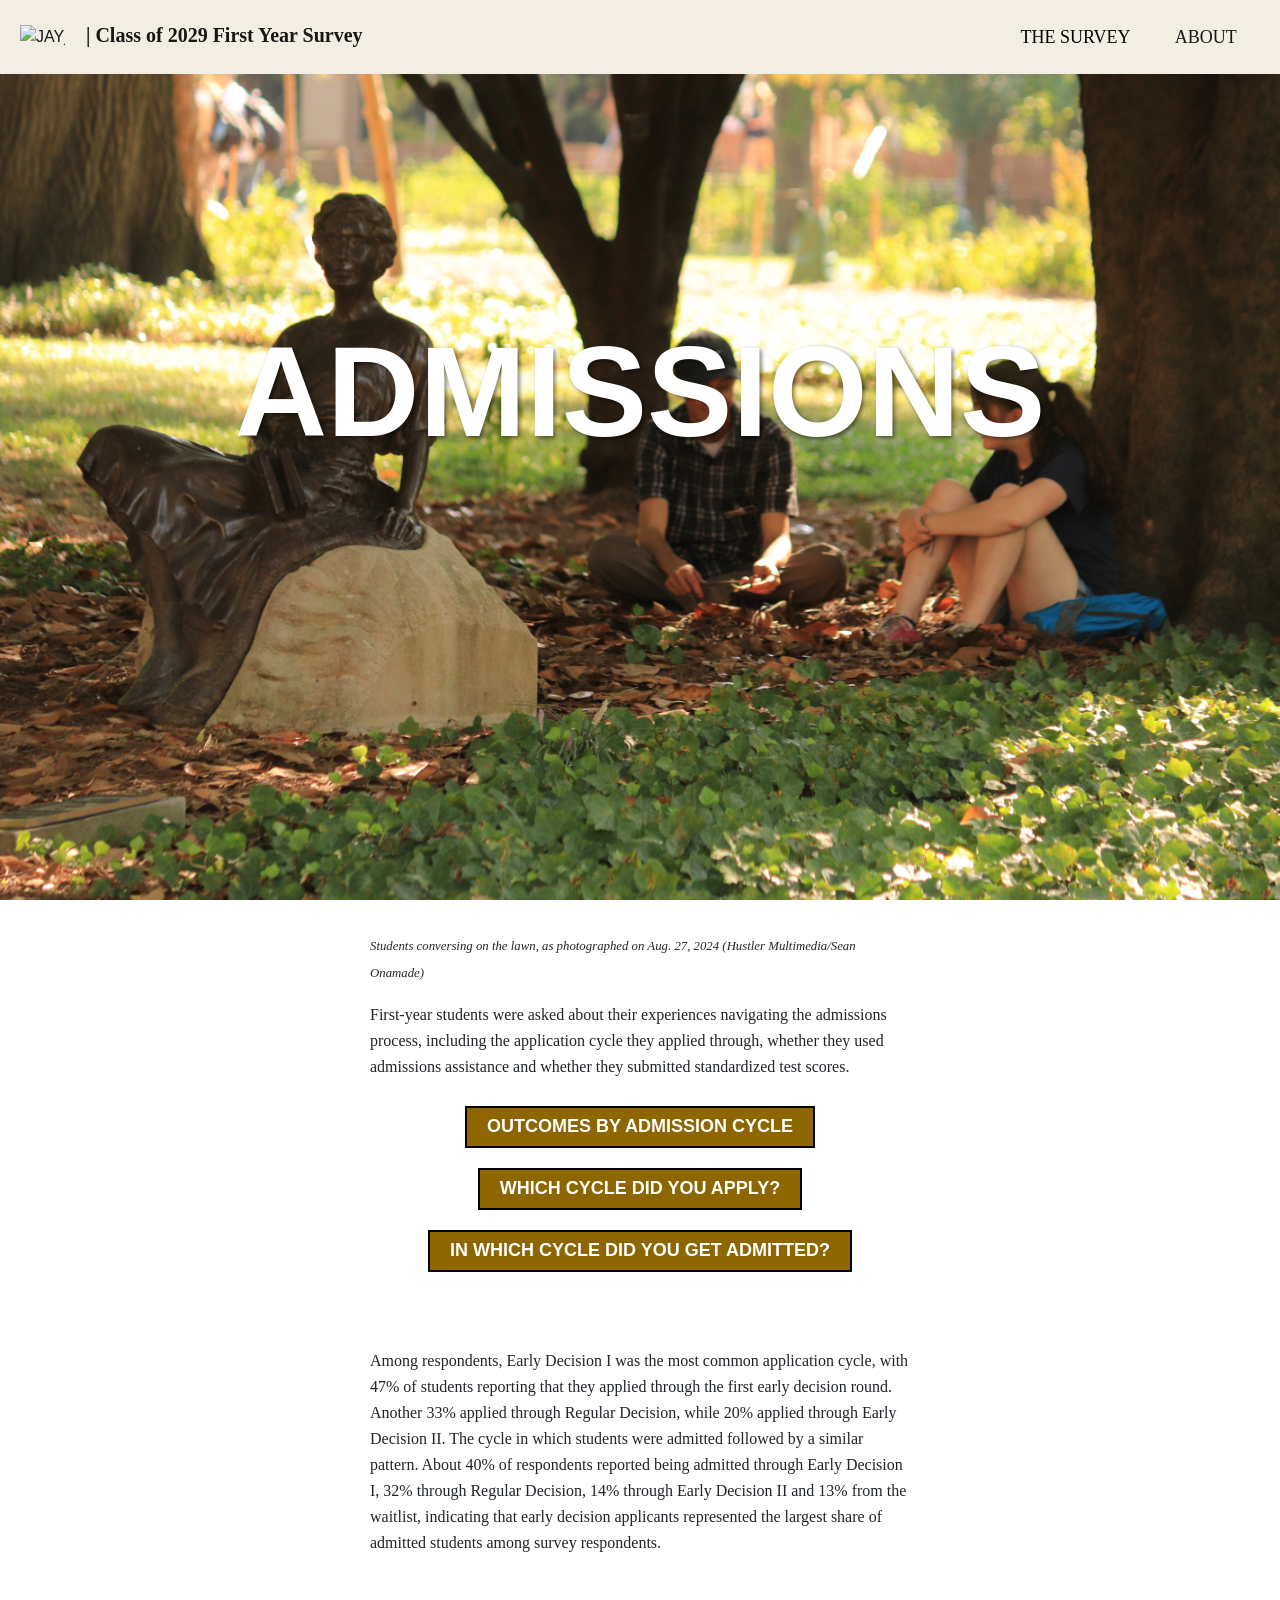
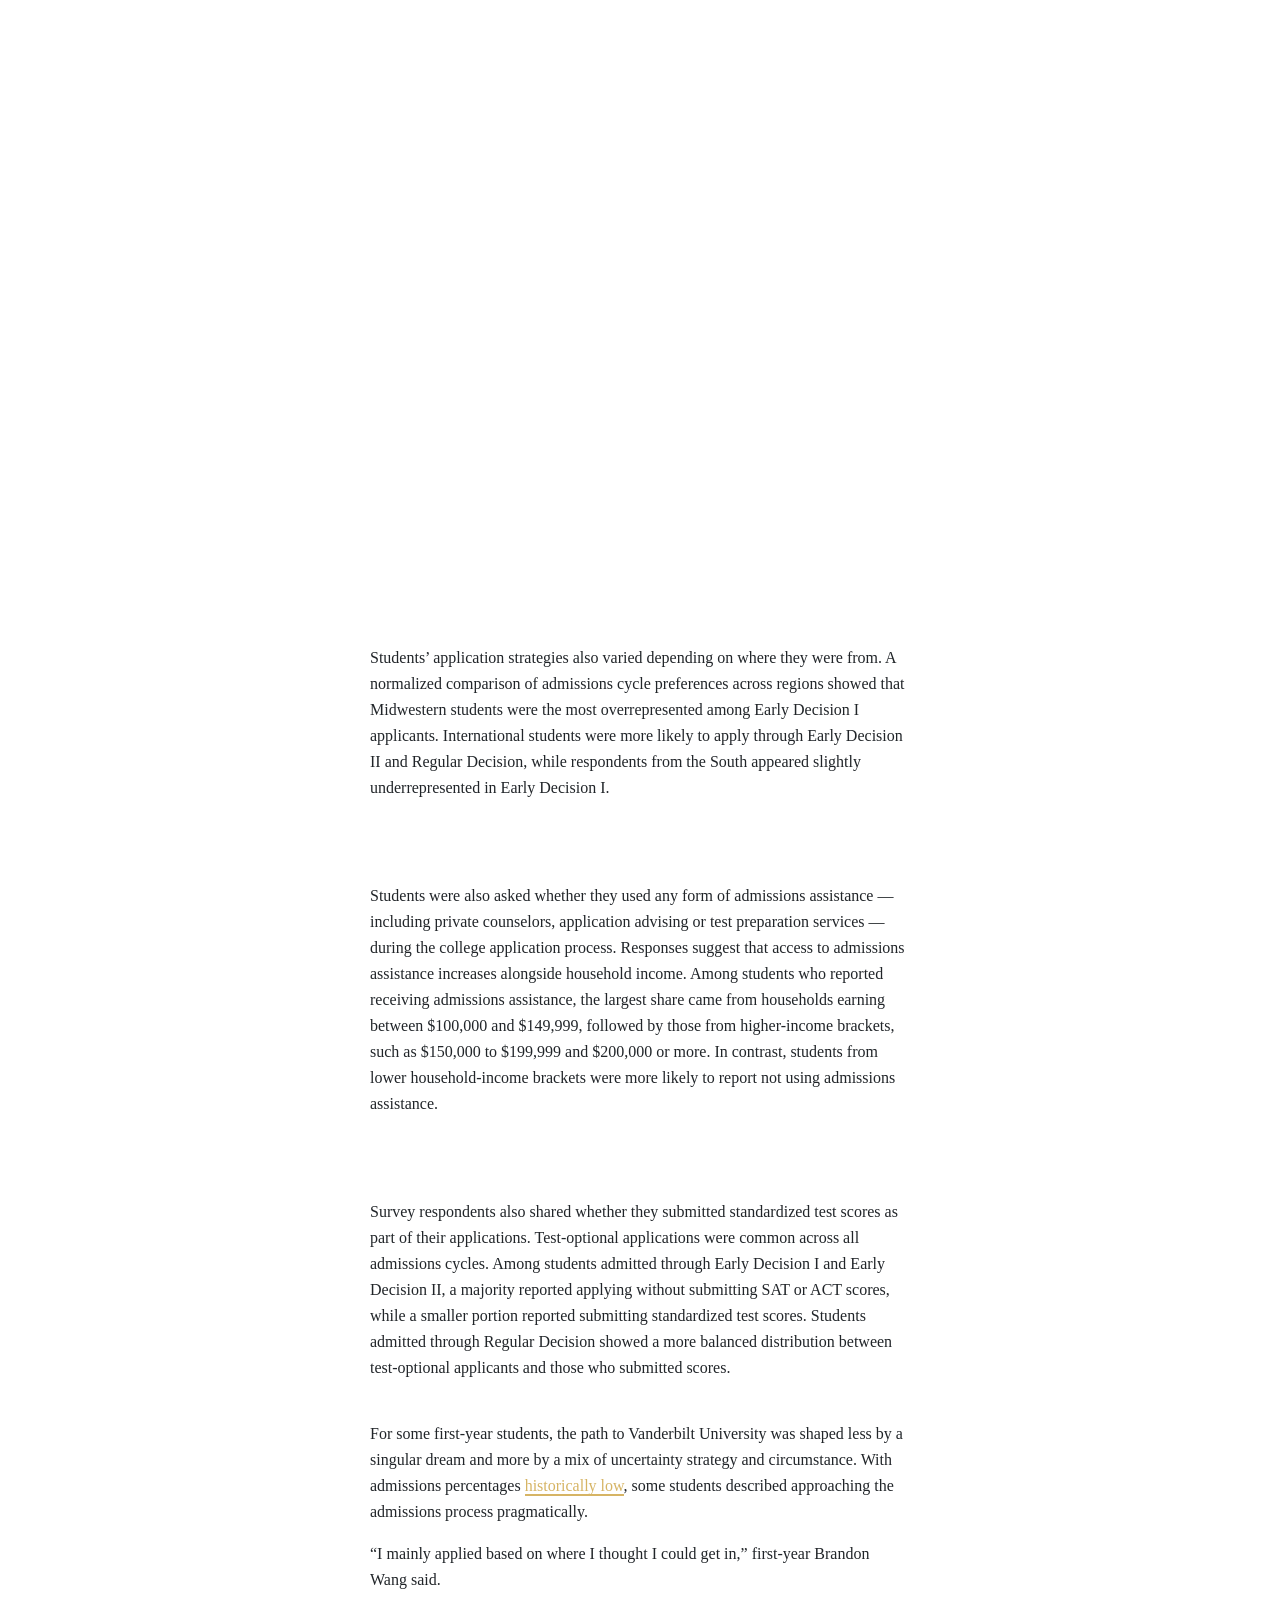
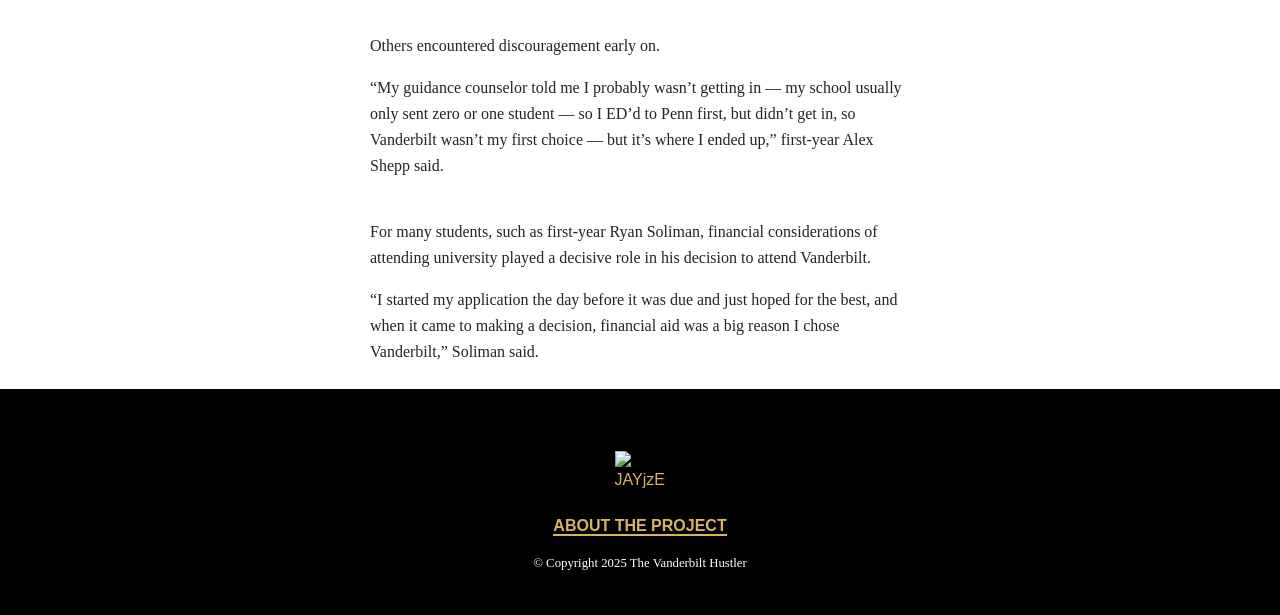
==== pages/admissions.html @ 7e941db3 "admissions page content installed" ====
<!DOCTYPE html>
<html lang="en">
<head>
    <meta charset="UTF-8">
    <meta name="viewport" content="width=device-width, initial-scale=1.0">
    <meta http-equiv="X-UA-Compatible" content="ie=edge">
    
    <!-- Title -->
    <title>Class of 2029 First Year Survey</title>

    <!-- favicon -->
    <link rel="SHORTCUT ICON" href="https://iili.io/JAYjzEG.png">

    <!-- CSS stylesheets -->
    <link rel="stylesheet" href="../css/normalize.css"> <!-- normalize — removes default browser styles -->
    <!-- see how bootstrap works: https://getbootstrap.com/docs/5.1/getting-started/introduction/ -->
    <link rel="stylesheet" href="https://stackpath.bootstrapcdn.com/bootstrap/4.1.3/css/bootstrap.min.css" integrity="sha384-MCw98/SFnGE8fJT3GXwEOngsV7Zt27NXFoaoApmYm81iuXoPkFOJwJ8ERdknLPMO" crossorigin="anonymous"> <!-- Bootstrap — for aligning text columns -->
    <link rel="stylesheet" href="../css/main.css"> <!-- default styles -->
    <link rel="stylesheet" href="../css/admissions.css"> <!-- Local stylesheet — put all your design choices here -->

    <!-- Font Awesome — for the social media icons and hamburger menu icon -->
    <script src="https://kit.fontawesome.com/ea52966d59.js" crossorigin="anonymous"></script>    

    <!-- TO DO: SOCIAL CARDS — editors will help you with this, don't worry about it for now -->
    <!-- BUT DONT FORGET ABOUT IT or your dom image won't show up on social media/texting -->
    <!--Open Graph Card for social display (Be sure to change these!)-->
    <meta property="og:url" content="http://vanderbilthustler.features.com/FreshmanSurvey2028/admissions"/>
    <meta property="og:type" content="article"/>
    <meta property="og:title" content="Class of 2029 First Year Survey | Admissions"/> <!-- headline -->
    <meta property="og:description" content="The Hustler surveys the Class of 2029"/> <!-- abstract -->
    <meta property="og:site_name" content="The Hustler surveys the Class of 2029">
    <meta property="og:image" content="https://iili.io/JAaBKSS.jpg"/> <!-- link to dominant image -->

    <!--Twitter Social Card (Be sure to change these!)-->
    <meta name="twitter:card" content="summary_large_image">
    <meta name="twitter:site" content="@VandyHustler">
    <meta name="twitter:creator" content="@VandyHustler">
    <meta name="twitter:title" content="Class of 2029 First Year Survey"> <!-- headline -->
    <meta name="twitter:description" content="The Hustler surveys the Class of 2029"> <!-- abstract -->
    <meta name="twitter:image" content="https://iili.io/JAaBKSS.jpg"> <!-- dominant image -->

</head>
<body>
    <!-- Google Tag Manager -->
    <!-- (also don't have to worry about this at all) -->
    <noscript>
        <iframe src="//www.googletagmanager.com/ns.html?id=GTM-NBJX8F" height="0" width="0" style="display:none;visibility:hidden"></iframe>
    </noscript>
    <script>(function(w,d,s,l,i){w[l]=w[l]||[];w[l].push({'gtm.start':
        new Date().getTime(),event:'gtm.js'});var f=d.getElementsByTagName(s)[0],
        j=d.createElement(s),dl=l!='dataLayer'?'&l='+l:'';j.async=true;j.src=
        '//www.googletagmanager.com/gtm.js?id='+i+dl;f.parentNode.insertBefore(j,f);
        })(window,document,'script','dataLayer','GTM-NBJX8F');
    </script>
    <!-- End Google Tag Manager -->

    <!--Header-->
  <header>

        <!-- Navbar -->
            <!-- Navbar -->
            <nav>
                <ul>
                    <li class="logo">
                        <a href="https://www.vanderbilthustler.com">
                            <img src="https://iili.io/JAYjzEG.png" alt="JAYjzEG.png" border="0">
                        <a href="../index.html" id="surveyLink"><h8>| Class of 2029 First Year Survey</h8></a>
                    </li>
                    <li class="toggle">
                        <i class="fas fa-bars fa-lg"></i>
                    </li>
                    <li class="item dropdown">
                        <h9 id="homeLabel">THE SURVEY&nbsp;&nbsp;&nbsp;&nbsp;&nbsp;&nbsp;&nbsp;&nbsp;</h9>
                        <div class="dropdown-content">
                        <a href="demographics.html"><h9>DEMOGRAPHICS</h9></a>
                        <a href="high-school.html"><h9>HIGH SCHOOL</h9></a>
                        <a href="admissions.html"><h9>ADMISSIONS</h9></a>
                        <a href="college-life.html"><h9>COLLEGE LIFE</h9></a>
                        <a href="politics.html"><h9>POLITICS</h9></a>
                        <a href="lifestyle.html"><h9>LIFESTYLE</h9></a>
                        </div>
                    </li>
                    <li class="item">
                        <a href="methodology.html">
                            <h9 id="aboutLabel"> ABOUT&nbsp;&nbsp;&nbsp;&nbsp;&nbsp; </h9>
                        </a>
                    </li>
                </ul>
            </nav>

        <!-- Headline, subhed -->
        <!-- feel free to change this up — you don't need it to have data scroll speed, 
        doesn't have to be centered, doesn't have to be 2 lines, etc. (see header options in css directions for more inspo) -->
        <h1 data-scroll-speed="2" style="text-shadow: 2px 2px 4px rgba(0, 0, 0, 0.5);">ADMISSIONS</h1>

    </header> 

    <script>
        // Get the anchor element by its ID
        var surveyLink = document.getElementById('surveyLink');
    
        // Check if the screen width is less than or equal to 768px (for mobile devices)
        if (window.innerWidth <= 768) {
            surveyLink.innerHTML = '<h8> | Home </h8>'; // Change the text content
        }
    </script>
    
    <script>
        // Get the anchor element by its ID
        var surveyLink = document.getElementById('aboutLabel');
    
        // Check if the screen width is less than or equal to 768px (for mobile devices)
        if (window.innerWidth <= 768) {
            surveyLink.innerHTML = '<h9> ABOUT&nbsp; </h9>'; // Change the text content
        }
    </script>

<script>
    // Get the anchor element by its ID
    var surveyLink = document.getElementById('homeLabel');

    // Check if the screen width is less than or equal to 768px (for mobile devices)
    if (window.innerWidth <= 768 && window.innerWidth >= 500) {
        surveyLink.innerHTML = '<h9> THE SURVEY&nbsp; </h9>'; // Change the text content
    }

    if (window.innerWidth <= 499) {
        surveyLink.innerHTML = ''; // Change the text content
    }
</script>

    <!-- main article -->
    <main>
        <article class="container">
            <div class="row justify-content-center">
            <div class="col-md-6 story"> 
    
                <p><small><em>Students conversing on the lawn, as photographed on Aug. 27, 2024 (Hustler Multimedia/Sean Onamade)</em></small></p>


                <!-- graphic 1 -->

                <p>First-year students were asked about their experiences navigating the admissions process, including the application cycle they applied through, whether they used admissions assistance and whether they submitted standardized test scores. </p>

                <section class="box-container">
                    <div class="box" onclick="changeChart0('br7Ue', '1');">
                        <h5>OUTCOMES BY ADMISSION CYCLE</h5>
                    </div>  
                    <div class="box" onclick="changeChart0('9KQyK', '1');">
                        <h5>WHICH CYCLE DID YOU APPLY?</h5>
                    </div>  
                    <div class="box" onclick="changeChart0('0asxf', '1');">
                        <h5>IN WHICH CYCLE DID YOU GET ADMITTED?</h5>
                    </div>  
                    <!-- <div class="box" onclick="changeChart0('q2fLm', '1');">
                        <h5>NUMBER OF APPLICATIONS</h5>
                    </div> -->
                </section>
                
                <section class="graph-container">
                    <figure class="big-image">
                        <div class="chart-container" id="chartContainer1"></div>
                    </figure>
                </section>

                <p>Among respondents, Early Decision I was the most common application cycle, with 47% of students reporting that they applied through the first early decision round. Another 33% applied through Regular Decision, while 20% applied through Early Decision II. The cycle in which students were admitted followed by a similar pattern. About 40% of respondents reported being admitted through Early Decision I, 32% through Regular Decision, 14% through Early Decision II and 13% from the waitlist, indicating that early decision applicants represented the largest share of admitted students among survey respondents. </p>


                <!-- graphic 2 -->

                
                
                <section class="graph-container">
                    <figure class="big-image">
                        <div class="chart-container" id="chartContainer2"></div>
                    </figure>
                </section>

                <p>Students’ application strategies also varied depending on where they were from. A normalized comparison of admissions cycle preferences across regions showed that Midwestern students were the most overrepresented among Early Decision I applicants. International students were more likely to apply through Early Decision II and Regular Decision, while respondents from the South appeared slightly underrepresented in Early Decision I. </p>
                

                <!-- graphic 3 -->

                <section class="graph-container">
                    <figure class="big-image">
                        <div class="chart-container" id="chartContainer3"></div>
                    </figure>
                </section>

                <p>Students were also asked whether they used any form of admissions assistance — including private counselors, application advising or test preparation services — during the college application process. Responses suggest that access to admissions assistance increases alongside household income. Among students who reported receiving admissions assistance, the largest share came from households earning between $100,000 and $149,999, followed by those from higher-income brackets, such as $150,000 to $199,999 and $200,000 or more. In contrast, students from lower household-income brackets were more likely to report not using admissions assistance. </p>
                

                <!-- graphic 4 -->

                <section class="graph-container">
                    <figure class="big-image">
                        <div class="chart-container" id="chartContainer4"></div>
                    </figure>
                </section>

                <p>Survey respondents also shared whether they submitted standardized test scores as part of their applications. Test-optional applications were common across all admissions cycles. Among students admitted through Early Decision I and Early Decision II, a majority reported applying without submitting SAT or ACT scores, while a smaller portion reported submitting standardized test scores. Students admitted through Regular Decision showed a more balanced distribution between test-optional applicants and those who submitted scores. </p>

                <!-- extras - quotes -->

                <br>
                <p>For some first-year students, the path to Vanderbilt University was shaped less by a singular dream and more by a mix of uncertainty strategy and circumstance. With admissions percentages <a href="https://vanderbilthustler.com/2025/04/11/record-low-4-7-of-applicants-admitted-to-class-of-2029-regular-decision-acceptance-rate-down-to-3-3/" target="_blank">historically low</a>, some students described approaching the admissions process pragmatically. </p>

                <p>“I mainly applied based on where I thought I could get in,” first-year Brandon Wang said.</p>
                
                <br>
                <p>Others encountered discouragement early on.</p>
                
                <p>“My guidance counselor told me I probably wasn’t getting in — my school usually only sent zero or one student — so I ED’d to Penn first, but didn’t get in, so Vanderbilt wasn’t my first choice — but it’s where I ended up,” first-year Alex Shepp said.  </p>

                <br>
                <p>For many students, such as first-year Ryan Soliman, financial considerations of attending university played a decisive role in his decision to attend Vanderbilt.  </p>

                <p>“I started my application the day before it was due and just hoped for the best, and when it came to making a decision, financial aid was a big reason I chose Vanderbilt,” Soliman said. </p>

            </div>
            </div>
        </article>
    </main>


    <script>
        function changeChart0(chartId, containerId) {
            var container = document.getElementById('chartContainer' + containerId);
            container.innerHTML = '';
            var script = document.createElement('script');
            script.src = 'https://datawrapper.dwcdn.net/' + chartId + '/embed.js';
            script.async = true;
            container.appendChild(script);
        } 

        function setIframe(html, containerId) {
            var container = document.getElementById('chartContainer' + containerId);
            container.innerHTML = html;
        }

        function firstGraph() {
            changeChart0('br7Ue', '1');
            setIframe("<iframe src='https://flo.uri.sh/visualisation/27748314/embed' title='Interactive or visual content' class='flourish-embed-iframe' frameborder='0' scrolling='no' style='width:100%;height:600px;' sandbox='allow-same-origin allow-forms allow-scripts allow-downloads allow-popups allow-popups-to-escape-sandbox allow-top-navigation-by-user-activation'></iframe>", '2');
            changeChart0('RcVfs', '3');
            changeChart0('1Vo3s', '4');
        }

        window.onload = firstGraph();
    </script>

    <footer>
        <div class="container">
            <div class="row justify-content-center">
                <div class="col-md-3 text-center"> <!-- Center the content in the column -->
                    <a href="https://www.vanderbilthustler.com">
                        <img src="https://iili.io/JAYjzEG.png" alt="JAYjzEG.png" class="footer-logo">
                    </a>
                </div>
            </div>
            <div class="row justify-content-center">
                <div class="col-md-6 text-center"> <!-- Center the content in the column -->
                    <a href="methodology.html">
                        <h7>ABOUT THE PROJECT</h7>
                    </a>
                <p style="margin-top: 10px; color: white;"><small>&copy; Copyright 2025 The Vanderbilt Hustler</small></p>
                </div>
            </div>
        </div>
    </footer>
    
    <!-- Jquery cdn — used to set data scroll speed (set in ids.js file) -->
    <script src="https://ajax.googleapis.com/ajax/libs/jquery/3.5.1/jquery.min.js"></script>
    <script src="../js/ids.js"></script>
</body>
</html>
---- css/main.css ----
/*
    CSS STYLES
    These are the default styles for the buildout.
*/

/* natural box model */
html {
    box-sizing: border-box;
}
*, *:before, *:after {
    box-sizing: inherit;
}
  
/* UTILITIES */
/* hides an element on screen, but not from screen readers */
.sr-only {
    position: absolute;
    width: 1px;
    height: 1px;
    padding: 0;
    margin: -1px;
    overflow: hidden;
    clip: rect(0, 0, 0, 0);
    border: 0;
}

/* COLORS */
/* Use color variables so it's easier to change colors later */
/* Will create a warning in the W3C CSS validator */
/* Ignore that - CSS variables are fine to use */
:root {
    --footer: #000000;
    --gray: rgb(0, 0, 0, 0.1);
}

/*
    TYPOGRAPHY
*/
p {
    font-family: 'Georgia', serif;
    font-weight: 300;
    font-size: 12px;
    justify-content: left;


}
h1, h2, h3, h11, .bylines p, footer p {
    font-family: 'Libre Franklin';
    font-weight: 850;
}
h1, h2, h11 {
    text-align: center;
    margin: 0 auto;
    max-width: 80%;
    color: white;
}
h1, h11 { /* first headline */
    padding: 35vh 0 0.75em;
    font-size: 128px;
}
h1 {
    font-family: Arial;
}


h2 { /* second headline */
    padding: 20vh 0 0.75em;
    font-family: 'Georgia', serif;
    font-size: 45px;
    font-weight: 700;
    font-style: italic;
    margin-top: -2.2em; /* Adjust the value to move the text up */
    line-height: 1; /* Reduce line height to bring the text up */
    padding: 0; /* Reset padding to remove any extra space */
}
h3 { /* section header */
    font-size: 28px;
    line-height: 30px;
    margin: 1.3em 0 0.55em;
    font-size: bold;
}

h4 { /* subheadline */
    font-weight: 400;
    font-size: 20px;
    line-height: 23px;
    text-align: center;
}

h5 { /* box head */
    font-weight: 700;
    font-size: 18px;
    line-height: 23px;
    text-align: center;
    font-size: bold;
    color: #ffffff;

}

h6 { /* footer1*/
    font-weight: 400;
    font-size: 16px;
    line-height: 18px;
    text-align: center;

}

h7 { /* footer2 */
    font-weight: 700;
    font-size: 16px;
    line-height: 18px;
    text-align: center;
    color: #D6B464;
    margin-top: 100px;

}

h8 { /* footer2 */
    font-family: 'Georgia', serif;
    font-weight: 700;
    font-size: 20px;
    line-height: 18px;
    text-align: center;
    color: black;

}

h9 { /* navbar */
    font-weight: 400;
    font-size: 18px;
    line-height: 18px;
    top: 5.8px;
    font-family: 'Georgia', serif;
}

h10 { /* text box head */
    font-weight: 700; /* Bold */
    font-size: 16px;
    line-height: 23px;
    text-align: center;
    color: #D6B464;
}

p { /* body copy */
    font-size: 16px;
    line-height: 26px;
    font-weight: 300;

}
.bylines p { /* bylines */
    font-size: 14px;
    line-height: 1;
    margin: 0.0em;
}
.bylines div p:nth-child(even) { /* adjust spacing for subbylines */
    margin-bottom: 0.6em;
}
.bylines div:after { /* add horizontal lines btwn byline divs */
    content: "";
    border: 1px solid var(--gray);
    width: 100%;
    height: 0;
    display: block;
    margin: 1.0em 0;
}
.related { /* related tag */
    padding: 1.0em 0;
    font-size: 0.95em;
}
.related span {
    font-family: 'Inter', sans-serif;
    font-weight: 500;
}
footer {
    font-size: 16px;
    line-height: 26px;
    font-weight: 300;
}
.section-break { /* three asterisks */
    padding-top: 15px;
    padding-bottom: 15px;
    letter-spacing: 25px;
    text-align: center;
}


/* 
    HEADER
*/
header {
    background-size: cover;
    height: 100vh; /* makes image same height as screen */
}
/* navbar */
nav {
    color: black; /* Set your desired text color */
    position: fixed;
    width: 100%;
    z-index: 200;
    background-color: #F2EEE3; /* Set your initial background color */
    border: 2px solid #F2EEE3; /* This adds a black border to the bottom of the nav */
    padding-top: -0.5px;
}



nav li {
    list-style-type: none;
    white-space: nowrap;
}

nav li a {
    margin: 0 0.5em;
    color: #F2EEE3; /* Set your desired text color */
    text-decoration: none;
}

nav ul {
    margin: 0;
    padding: 0 10px;
    min-height: 70px;
    display: flex;
    justify-content: space-between; /* This will evenly distribute the items horizontally */
    align-items: center; /* This will vertically center align the items */
    flex-flow: row wrap;
    -webkit-align-items: center;
    align-items: center;
}

li.logo p {
    display: inline; /* Display the text inline with the logo */
    margin-left: 10px; /* Adjust the spacing as needed */
    margin-top: 5px; /* Adjust the margin-top to move the text down */

}

/* styles for li items makes the spacing/alignment work on the menu */
/* also allows the responsive menu toggler behavior */
li.logo {
    margin-right: auto; /* put the logo on the left */
    display: flex;
    align-items: center;
    font-size: 16px;
    font-family: 'Inter', sans-serif;
}
li.logo img {
    width: 50px;
    padding-right: 5px;
}
li.logo span {
    display: none;
    -webkit-transition: 1s; /* For Safari 3.1 to 6.0 */
    transition: 1s;
}
li.item {
    font-size: 18px;
    text-align: left;
}
li.item a {
    margin-top: 0em; /* Adjust this value to move the "ABOUT" text up */

}
li.toggle {
    /* show menu bar (toggle class) */
    display: block;
    cursor: pointer;

    margin-left: auto;
    margin-right: 10px;
    color: #F2EEE3;
    font-size: 16px;
}
nav a {
    /* so the ENTIRE item is clickable */
    display: block;
    
    /* design choices */
    text-decoration: none;
    font-family: 'Open Sans', sans-serif;
    color: #F2EEE3;
    opacity: 0.9;
}
/* hide all list items **that aren't logo or toggle** */
/*ul li:not(.logo):not(.toggle) {
    display: none;
}
ul div {
    display: none;
}
/* reveal hidden items (on toggle) 
/* force this display to take precedence and be more "!important" 
/* to display properly, also set the width to 100% 
.show {
    display: block !important;
    width: 100%;
    margin-bottom: 8px;
} */

/* DROPDOWN MENU
*/
.dropdown-content {
    display: none;
    position: absolute;
    background-color: #F2EEE3;
    min-width: 160px;
    z-index: 1;
    top: 100%;
    padding-bottom: 8px;

}

/* Show Dropdown Content on Hover and on Click */
.item.dropdown:hover .dropdown-content,
.item.dropdown.click:focus .dropdown-content {
    display: block;
}

.item.dropdown {
    position: relative;
    align-self: stretch;
    display: flex;
    align-items: center;
    margin-left: auto; /* Push "THE SURVEY" to the right */
    margin: 10; /* Reset margins */
    padding: 0; /* Reset paddings */
    top: 0px;
}


@media screen and (max-width: 480px) {
    .item.dropdown {
        display: none; /* or any other styling for hiding */
    }
}

/* Add some style to the dropdown links */
.dropdown-content a {
    color: black;
    padding: 12px 16px;
    text-decoration: none;
    display: block;
    text-align: left;
    z-index: 1;
    top: 50px; /* Adjust this value to move the dropdown content down */
}

/* Change color of dropdown links on hover */
.dropdown-content a:hover {
    background-color: rgba(214, 180, 100, 0.4); /* Adjusted alpha value to 0.8 */
}


/* 
    ARTICLE ALIGNMENT (flexbox added in larger view widths)
*/
article:first-child {
    padding-top: 5%;
}
section p:first-child {
    margin-top: 0;
}
.bylines {
    padding-top: 6.5px;
}

.chart-container {
    max-width: 500px;
    margin: 0 auto; /* This will center the container if its width is less than the parent container */
}

/* 
    PHOTOS
*/
img {
    display: block;
    width: 100%;
}
figcaption {
    margin-top: 2px;
    font-size: 14px;
    font-family: sans-serif;
    line-height: 20px;
}
.big-image {
    padding-top: 25px;
    padding-bottom: 25px;
}
.small-image {
    width: 100%;
    padding-bottom: 30px;
    padding-top: 20px;
    display: inline-block;
}
.wide-right {
    padding-top: 20px;
    padding-bottom: 30px;
    padding-left: 25px;
    margin-right: -40%;
    float: right;
    width: 80%;
}
.wide-left {
    padding-top: 20px;
    padding-bottom: 30px;
    padding-right: 25px;
    margin-left: -40%;
    float: left;
    width: 80%;
    text-align: left;
}
/* youtube embed styles 
.embed-container { 
    position: relative; 
    padding-bottom: 56.25%; 
    height: 0; 
    overflow: hidden; 
    max-width: 100%; 
} 
.embed-container iframe, .embed-container object, .embed-container embed { 
    position: absolute; 
    top: 0; 
    left: 0; 
    width: 100%; 
    height: 100%; 
}*/
/* pulled quotes */
.pull-quote-center {
    width: 100%;
    padding-bottom: 20px;
    padding-top: 20px;
}
.quote {
    font-size: 24px;
    line-height: 28px;
    margin-bottom: 0px;
    text-align: center;
    font-style: italic;
    font-family: 'Georgia', serif;
    font-weight: 300;
}
.attribute {
    font-family: 'Inter', sans-serif;
    font-size: 16px;
    color: grey;
    margin-top: 0;
    text-align: center;
}

/*
    LINKS
*/
/* default link styles */
a:link, a:visited {
    color:#D6B464;
    text-decoration: none;
    border-bottom: 0.125em solid #D6B464;
}
a:hover, a:active {
    color: #D6B464;
    border-bottom: none;
}
/* navbar social icons */
nav li a:link, nav li a:visited {
    color: black;
    text-decoration: none;
    border-bottom: none;
}
nav li a:hover, nav li a:active {
    color: #D6B464;
    text-decoration: none;
    border-bottom: none;
}
/* byline links */
.bylines a:link, .bylines a:active {
    color: #D6B464;
    text-decoration: none;
    border-bottom: none;
}
.bylines a:hover, .bylines a:visited {
    color: #D6B464;
    text-decoration: underline;
    border-bottom: none;
}

/*
    FOOTER
*/
footer {
    background-color: var(--footer);
    padding: 30px 0 15px;
    margin-top: 3.0em;
}

/* 
    ADVERTISEMENTS
*/
.ad {
    padding-top: 30px;
    padding-bottom: 30px;
    text-align: center;
    font-family: 'Inter';
}
.ad-caption {
    text-align: center; 
    font-size: 12px; 
    padding-top: 15px; 
    font-family: 'Inter', sans-serif; 
    text-transform: uppercase;
}
.ad-block {
    margin-top: 10px; padding-bottom: 20px;
    margin-bottom: 20px;
}
.ad-code {
    padding-bottom: 30px;
}

.graph-container {
    width: 100%; /* or specify a fixed width in pixels */
    height: auto; /* or specify a fixed height in pixels */
    /* other styles */
}

/* MEDIA QUERIES FROM SMALLEST TO LARGEST = MOBILE FIRST */
/* Extra small devices (portrait phones, less than 576px)
No media query for `xs` since this is the default */

/* Small devices (landscape phones, 576px and up) */
@media (max-width: 400px) { 
    h1 { /* first headline */
        padding: 35vh 0 0.75em;
        font-size: 50px;
        line-height: 50px;
        overflow-wrap: break-word;
    }

    h2 { /* second headline */
        padding: 10vh 0 0.75em;
        margin-top: -5em; /* Adjust the value to move the text up */
        font-size: 15px;
    }

    h5 { /* box head */
        font-weight: 700;
        font-size: 10px;
        line-height: 23px;
        text-align: center;
        color: #D6B464;
    }

}

/* Medium devices (tablets, 768px and up) */
@media (min-width: 401px) and (max-width: 768px) {
    .chart-container {
        max-width: 300px;
        margin: 0 auto; /* This will center the container if its width is less than the parent container */
    }

    h1 { /* first headline */
        padding: 35vh 0 0.75em;
        font-size: 50px;
        line-height: 50px;
        overflow-wrap: break-word;
    }

    h2 { /* second headline */
        padding: 10vh 0 0.75em;
        margin-top: -5em; /* Adjust the value to move the text up */
        font-size: 20px;
    }

    h5 { /* box head */
        font-weight: 700;
        font-size: 10px;
        line-height: 23px;
        text-align: center;
        color: #D6B464;
    }

    h9 { /* navbar */
        font-weight: 400;
        font-size: 18px;
        line-height: 18px;
        text-align: left;
        margin-left: 0; /* Potential issue: Missing 'px' or other unit */
        padding-left: 0;  /* If you want to ensure it's against the left edge, set padding-left to 0 */
    }

    nav {
        padding-top: 0px;
        max-width: 100%;
    }

    nav ul {
        margin: 0;
        padding: 0 10px;
        display: flex;
        justify-content: left; /* This will evenly distribute the items horizontally */
        align-items: left; /* This will vertically center align the items */
        flex-flow: row nowrap; /* Prevents items from wrapping onto the next line */
        -webkit-align-items: center;
    }

    li.item a {
        margin-top: 0em; /* Adjust this value to move the "ABOUT" text up */
        
    }

    .item.dropdown {
        display: flex;            /* Make it a flex container */
        justify-content: left; /* Distribute items equally between edges */
        align-items: center;      /* Center items vertically */
        margin-right: 10px;       /* Add some right margin */
        margin-left: 0px; /* Push "THE SURVEY" to the right */
        margin: 0px;
        /* Additional styles as needed */
    }

    li.item {
        font-size: 18px;
        text-align: left;
    }

    /* photos */
    .big-image {
        width: 160%;
        padding-bottom: 30px;
        padding-top: 20px;
        margin-right: 30%;
        margin-left: -30%;
        display: inline-block;
    }
    /* pulled quotes */
    .pull-quote-center {
        width: 130%;
        margin-left: -15%;
        padding-top: 20px;
        padding-bottom: 30px;
    }
    .quote {
        font-size: 28px;
        line-height: 37px;
        margin-bottom: 0px;
        text-align: center;
        font-style: italic;
        font-family: 'Georgia', serif;
        font-weight: 300;
    }
    .attribute {
        font-size: 18px;
        padding-top: 5px;
        font-family: 'Inter', sans-serif;
        color: grey;
        margin-top: 0;
        text-align: center;
    }
}

/* Large devices (desktops, 992px and up) */
@media (min-width: 992px) {

}

/* Extra large devices (large desktops, 1200px and up) */
@media (min-width: 1200px) {

}
---- css/admissions.css ----
header {
  /* add header image below */
  /* can use a file path before the photo is uploaded to ceo */
  background: url('../images/Lawn2024.08.27SO-3.jpg');
    background-repeat: no-repeat;
    background-size: cover;
    background-position: center center;/* adjusts image placement, can also be set as percentages */


  /* note: there are many alternative ways to style the header
      other than a photo and 2 headlines. 

      Here are some other IDS examples, you can inspect the code to 
      see how they did it: 

      Headlines that fade in: http://specials.idsnews.com/iu-kappa-kappa-gamma-sorority-hazing-big-little/
      Header with a video: http://specials.idsnews.com/bloomington-bluebird-bar-coronavirus-guidelines/
      Animated header: http://specials.idsnews.com/iu-president-michael-mcrobbie-speeches-gpt-2/
      Another animated/fade-in header: http://specials.idsnews.com/steve-moore-almost-died-coronavirus-bloomington/
      Header with multiple photos: http://specials.idsnews.com/what-wasnt-said-racism-indiana-university-bloomington-iu/
      Dramatic photo header: http://specials.idsnews.com/iu-coronavirus-testing/
      Cute animation header: http://specials.idsnews.com/will-your-mail-in-ballot-arrive-in-time-to-count-usps-election-2020/index.html
      Cool typography (from W+P): http://specials.idsnews.com/a-little-less-than-kind-iu-theater-bloomington/index.html
      Not full width header: http://specials.idsnews.com/how-iu-does-its-laundry/
  */
}

/* SET ANY MORE STYLES YOU WANT HERE: */


.box-container {
display: flex;
flex-wrap: wrap;
justify-content: center;
}

.box {
width: auto;
margin: 10px;
padding-top: 7px;
padding-left: 20px;
padding-right: 20px;
background-color: #8E6600;
border: 2px solid #000000;
text-align: center;
cursor: pointer;
transition: background-color 0.3s;
}

.box:hover {
background-color: #d07c0e;
}

.graph-container {
text-align: center;
}

.graph-container {
width: 100%; /* Take the full width */
max-width: 800px; /* Set your desired max-width */
margin: 0 auto;   /* Center the container */
}

.active {
background-color: #8E6600;
color: #F2EEE3; /* You might want to change the text color for better visibility */
}


.footer-logo {
max-width: 20%; /* Ensure the image doesn't exceed its container */
height: auto; /* Maintain the image's aspect ratio */
display: block; /* Remove extra space below the image */
margin: 0 auto; /* Center the image horizontally */
}

/* Optional: Add some space around the image */
.container {
  padding-top: 2rem !important;
  padding-bottom: 8px;
}

footer {
  margin-top: 0px;
}

footer .col-md-3 {
margin-bottom: 20px; /* Adjust the value for the desired space */
}


/* MEDIA QUERIES FROM SMALLEST TO LARGEST = MOBILE FIRST */
/* use these for responsive design — you can set different styles based on how wide the screen is */
/* Extra small devices (portrait phones, less than 576px)
No media query for `xs` since this is the default */

/* Small devices (landscape phones, 576px and up) */
@media (min-width: 576px) { 
  
}

/* Medium devices (tablets, 768px and up) */
@media (min-width: 768px) {
  header {
      /* adjust header image positioning for larger devices if needed */
      /* you can also change the header image for mobile here */
      /* background-position: 50% 50%; */
  }
}

/* Large devices (desktops, 992px and up) */
@media (min-width: 992px) {

}

/* Extra large devices (large desktops, 1200px and up) */
@media (min-width: 1200px) {

}
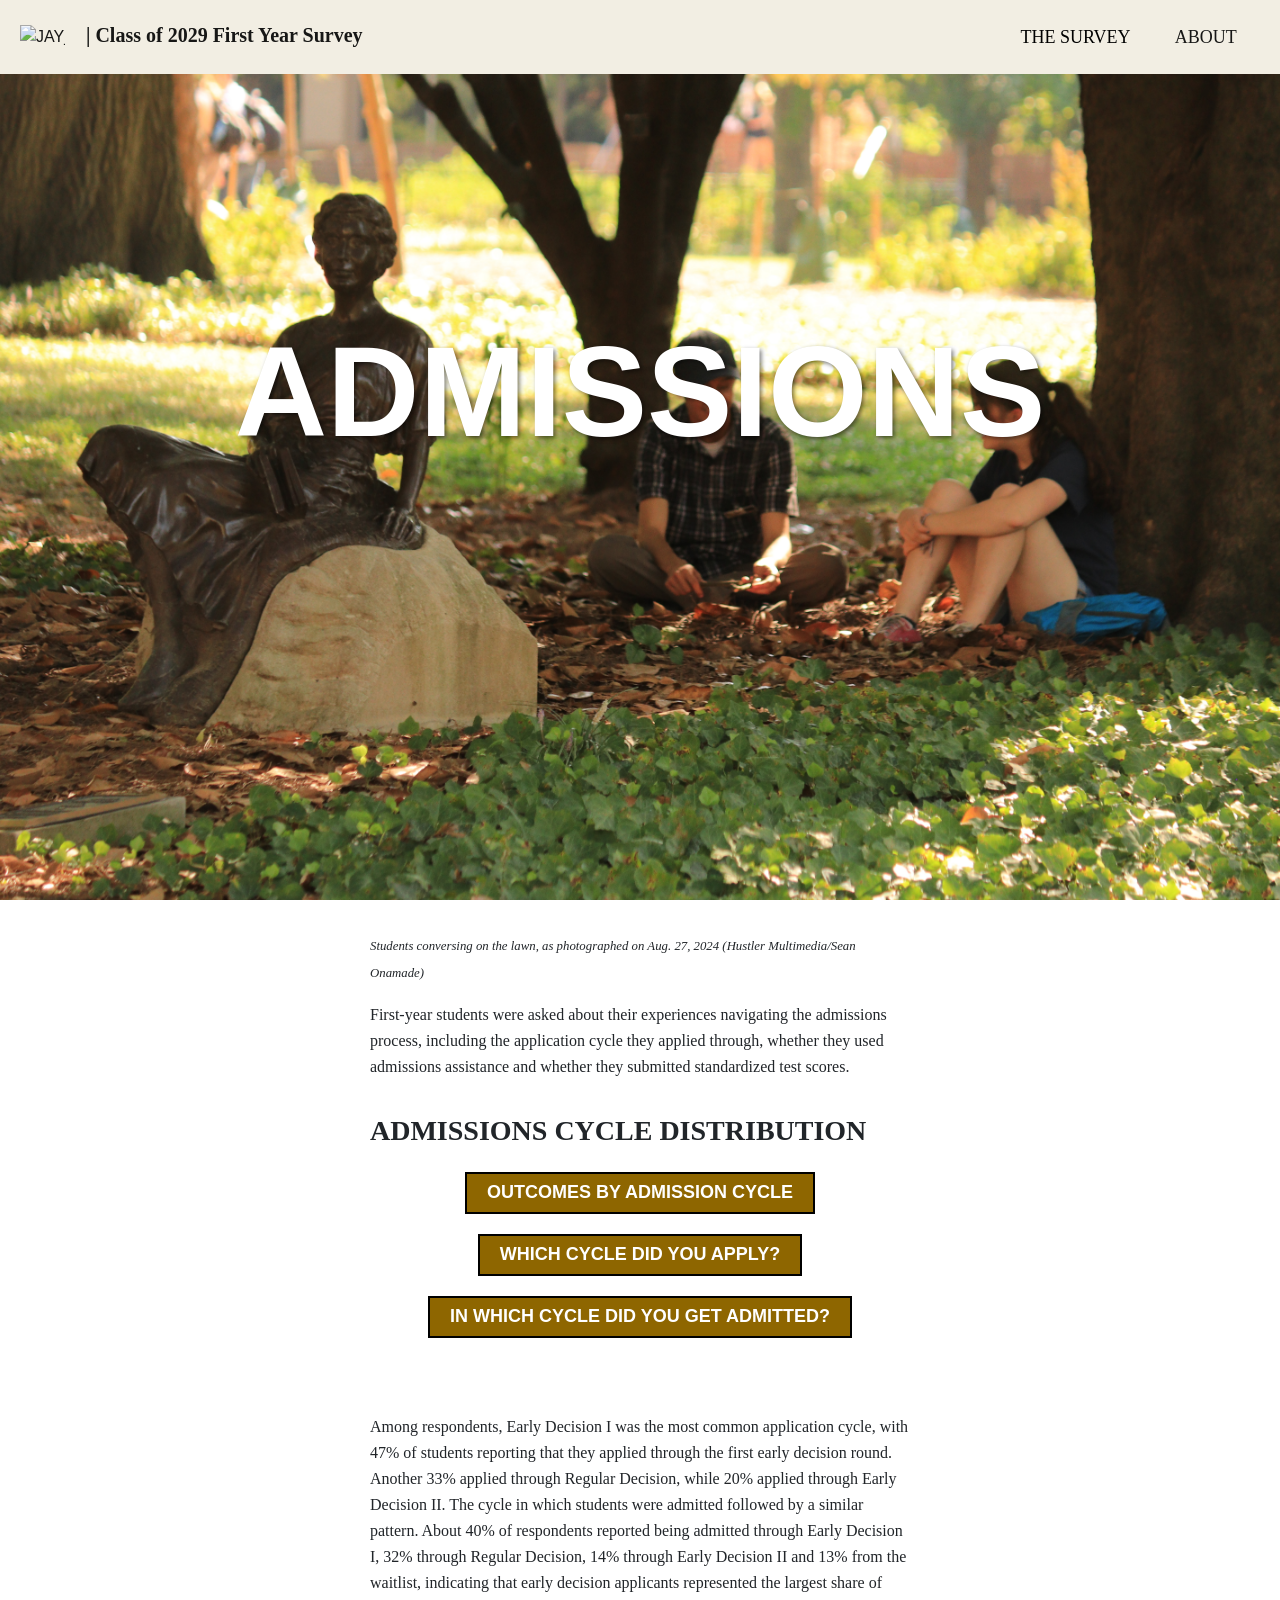
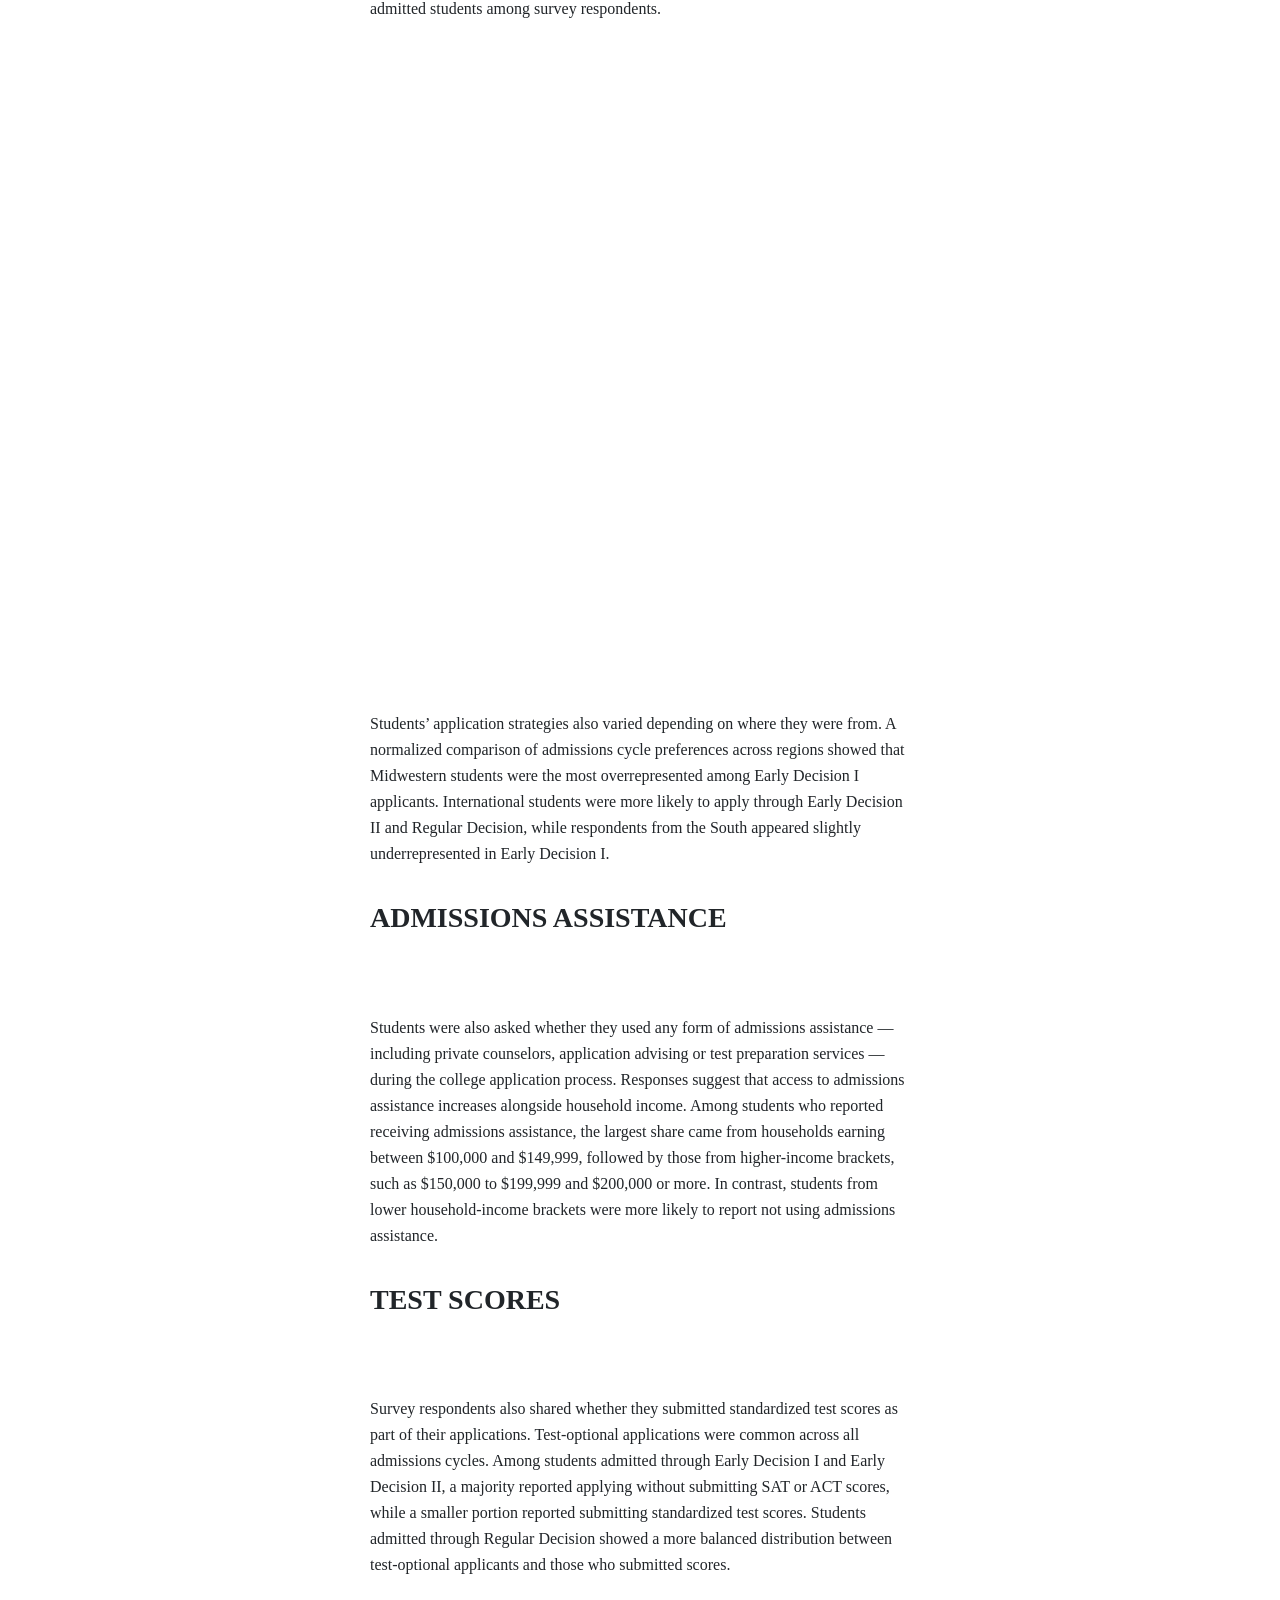
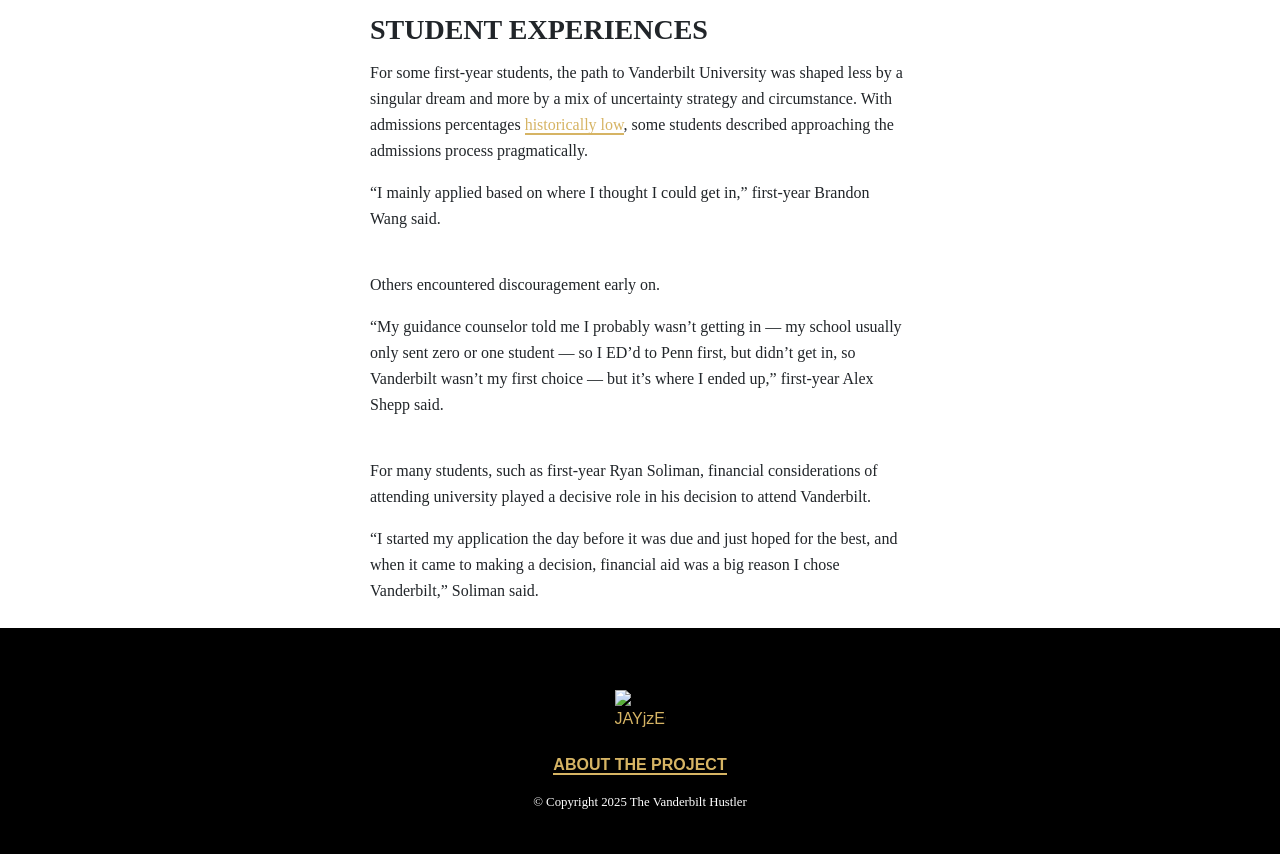
==== commit f9b56573: "add h3 subheadings to each page" ====
--- a/pages/admissions.html
+++ b/pages/admissions.html
@@ -141,6 +141,8 @@
                 <!-- graphic 1 -->
 
                 <p>First-year students were asked about their experiences navigating the admissions process, including the application cycle they applied through, whether they used admissions assistance and whether they submitted standardized test scores. </p>
+
+                <h3>ADMISSIONS CYCLE DISTRIBUTION</h3>
 
                 <section class="box-container">
                     <div class="box" onclick="changeChart0('br7Ue', '1');">
@@ -181,6 +183,8 @@
 
                 <!-- graphic 3 -->
 
+                <h3>ADMISSIONS ASSISTANCE</h3>
+
                 <section class="graph-container">
                     <figure class="big-image">
                         <div class="chart-container" id="chartContainer3"></div>
@@ -192,6 +196,8 @@
 
                 <!-- graphic 4 -->
 
+                <h3>TEST SCORES</h3>
+
                 <section class="graph-container">
                     <figure class="big-image">
                         <div class="chart-container" id="chartContainer4"></div>
@@ -202,7 +208,8 @@
 
                 <!-- extras - quotes -->
 
-                <br>
+                <h3>STUDENT EXPERIENCES</h3>
+
                 <p>For some first-year students, the path to Vanderbilt University was shaped less by a singular dream and more by a mix of uncertainty strategy and circumstance. With admissions percentages <a href="https://vanderbilthustler.com/2025/04/11/record-low-4-7-of-applicants-admitted-to-class-of-2029-regular-decision-acceptance-rate-down-to-3-3/" target="_blank">historically low</a>, some students described approaching the admissions process pragmatically. </p>
 
                 <p>“I mainly applied based on where I thought I could get in,” first-year Brandon Wang said.</p>
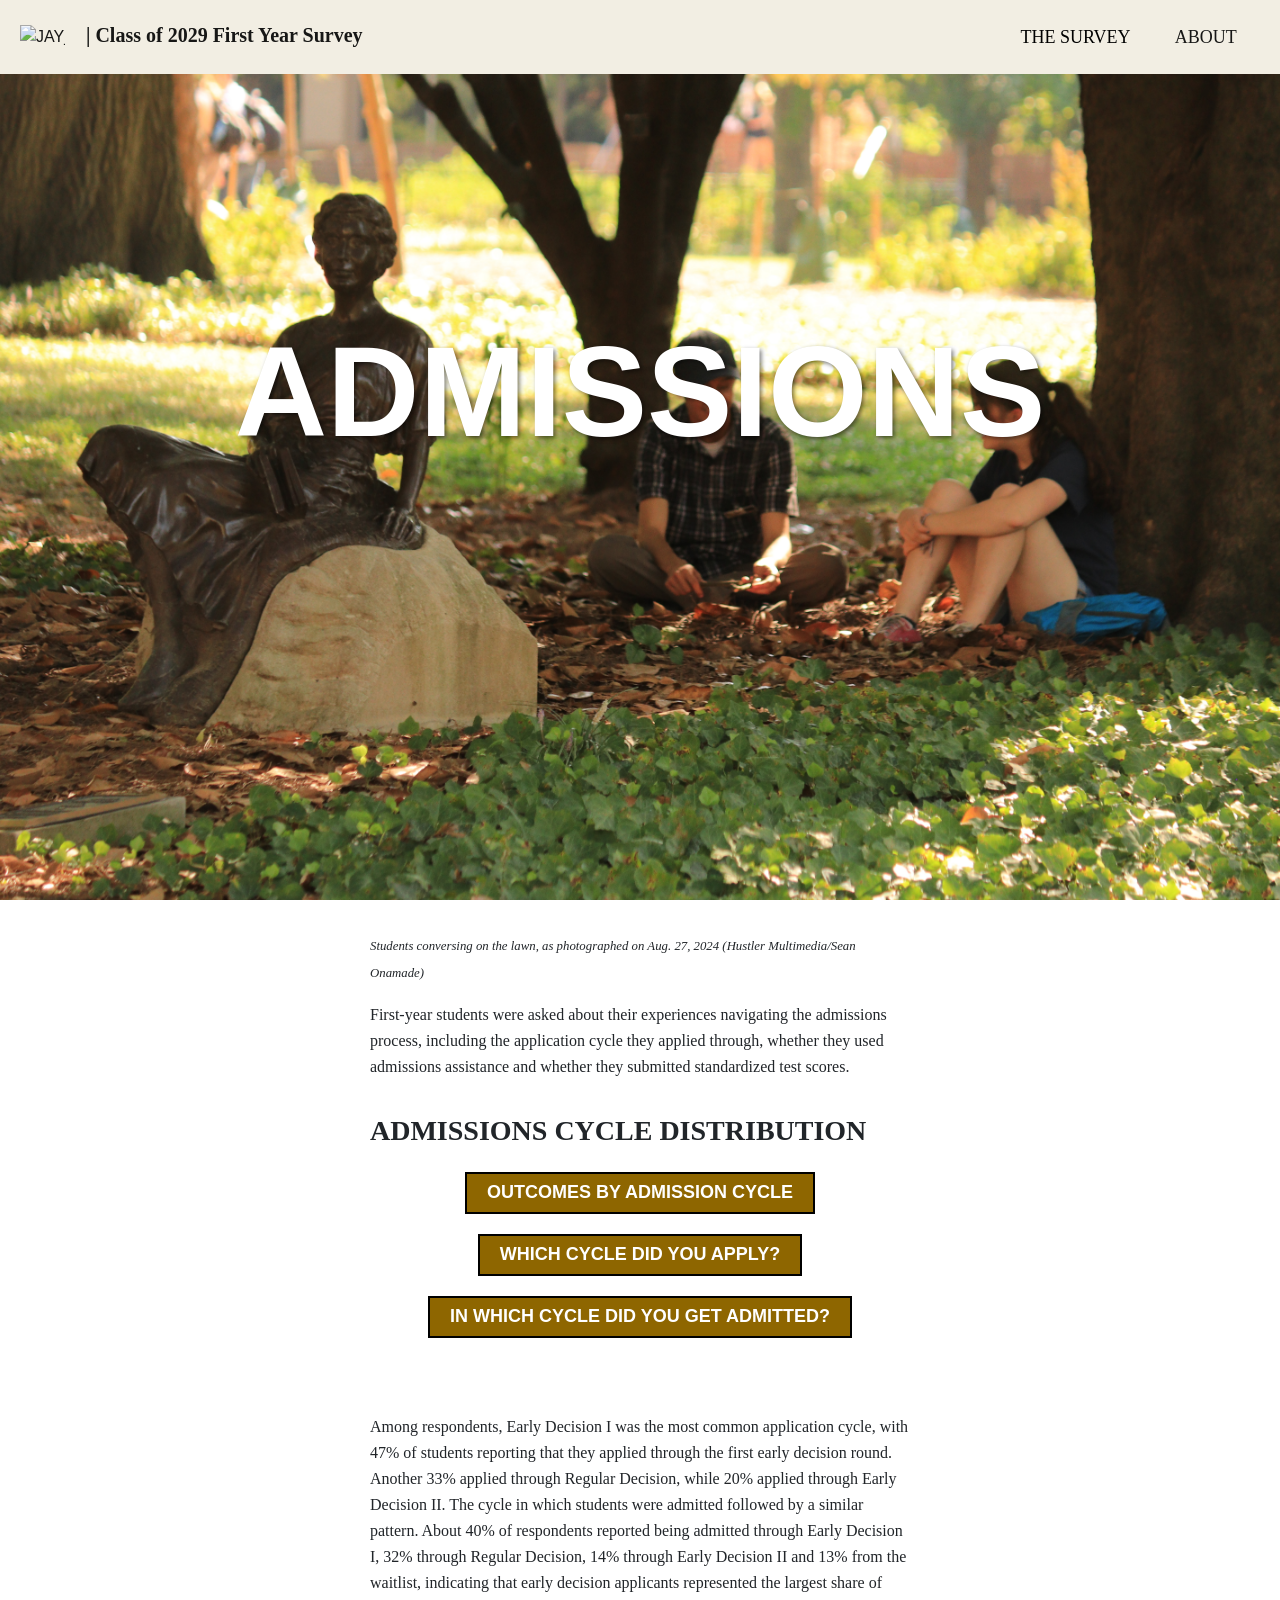
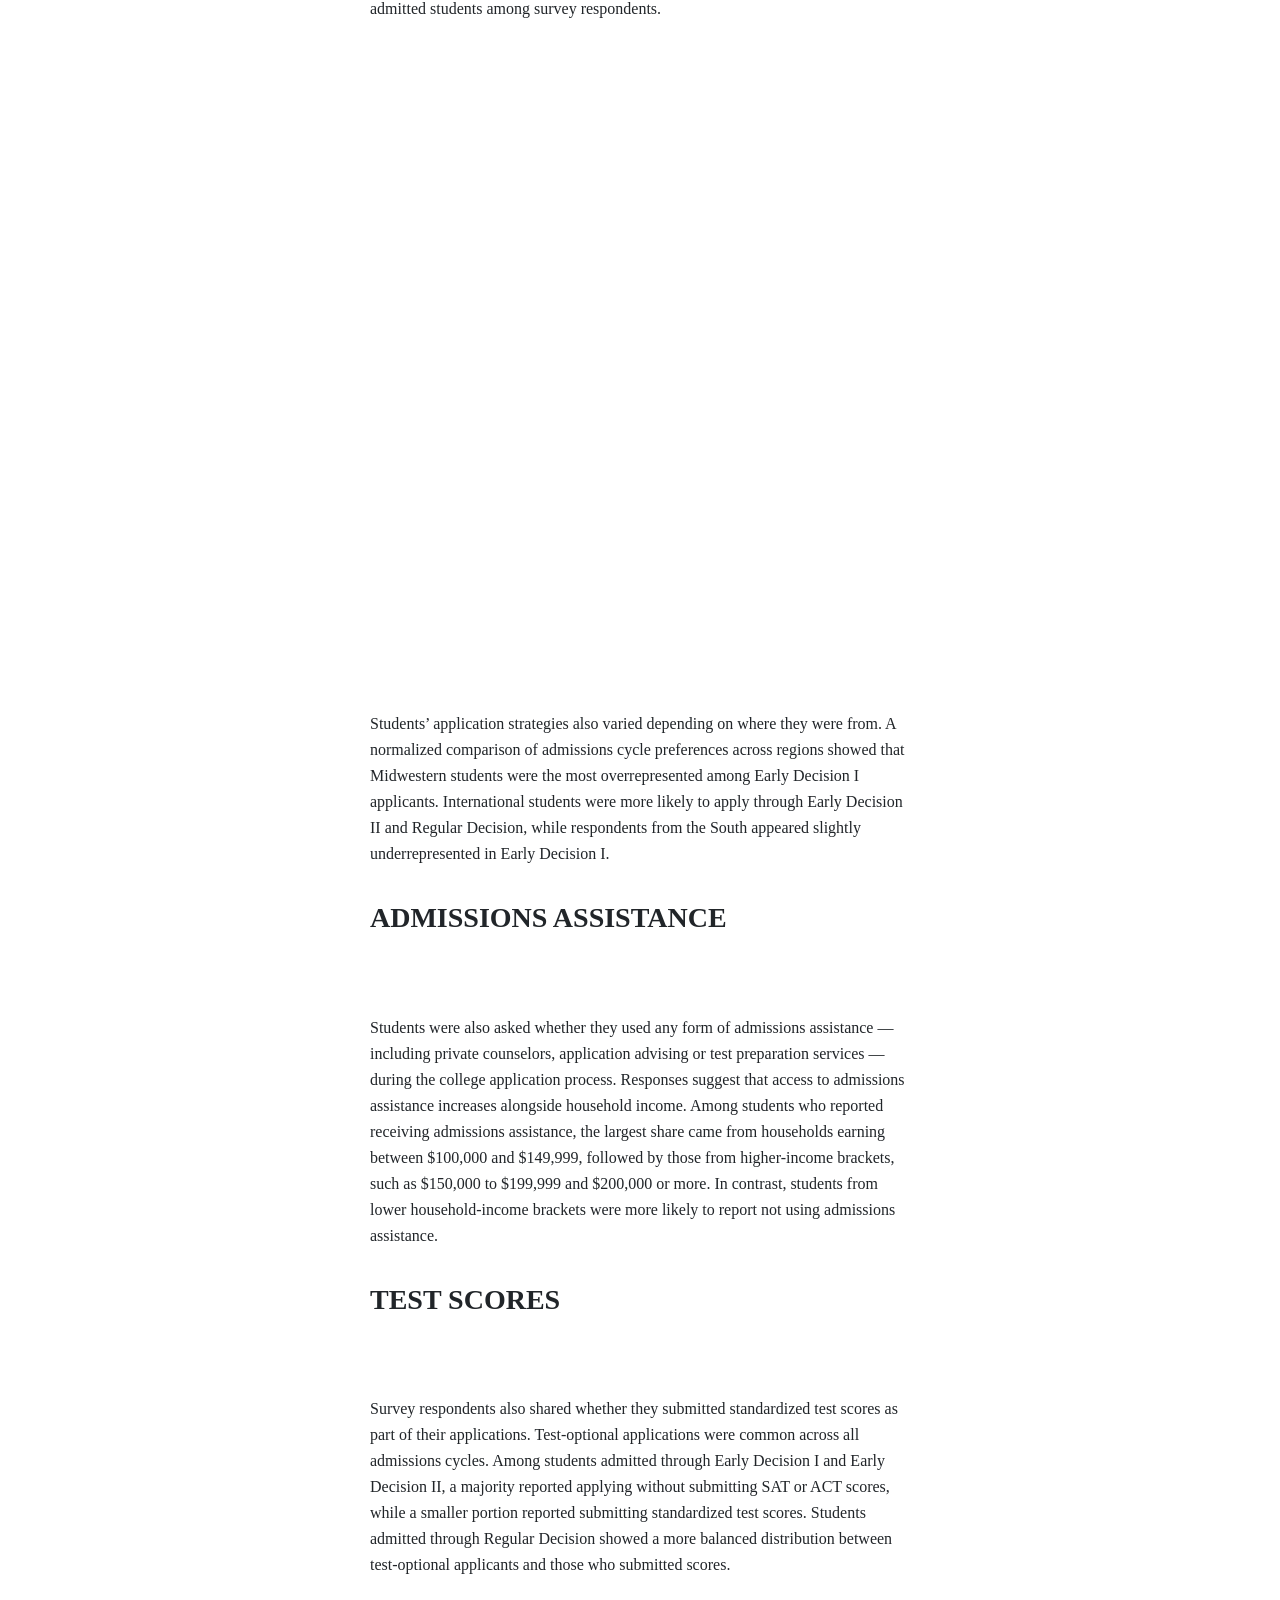
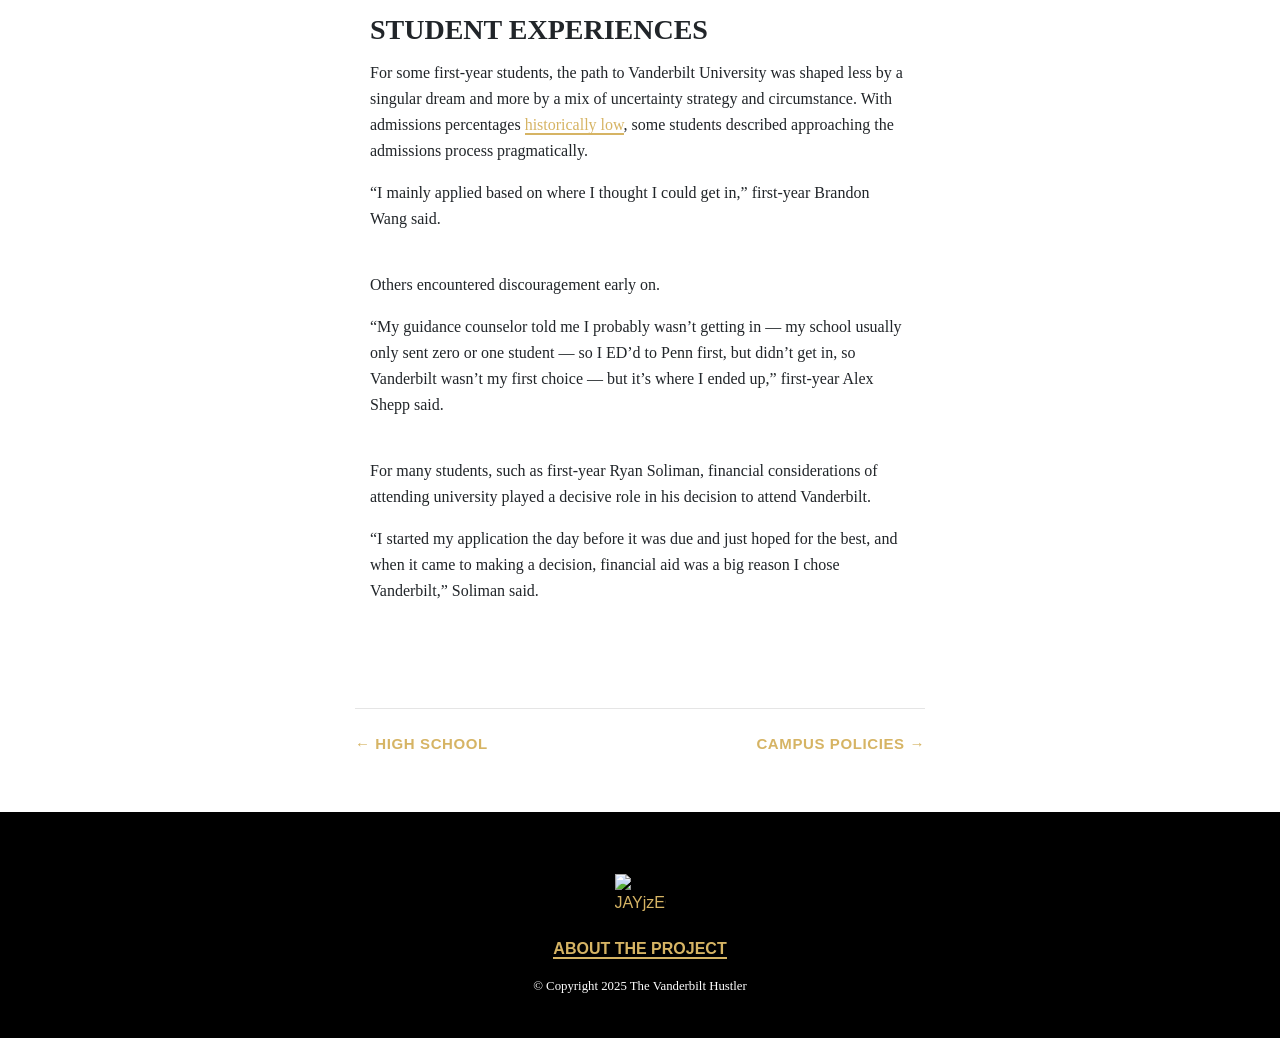
==== commit 2670d7ac: "add back and next buttons on article pages" ====
--- a/pages/admissions.html
+++ b/pages/admissions.html
@@ -75,8 +75,7 @@
                         <a href="demographics.html"><h9>DEMOGRAPHICS</h9></a>
                         <a href="high-school.html"><h9>HIGH SCHOOL</h9></a>
                         <a href="admissions.html"><h9>ADMISSIONS</h9></a>
-                        <a href="college-life.html"><h9>COLLEGE LIFE</h9></a>
-                        <a href="politics.html"><h9>POLITICS</h9></a>
+                        <a href="policies.html"><h9>CAMPUS POLICIES</h9></a>
                         <a href="lifestyle.html"><h9>LIFESTYLE</h9></a>
                         </div>
                     </li>
@@ -255,6 +254,15 @@
         window.onload = firstGraph();
     </script>
 
+    <div class="container">
+        <div class="row justify-content-center">
+            <div class="col-md-6 page-nav">
+                <a href="high-school.html">&#8592; High School</a>
+                <a href="policies.html">Campus Policies &#8594;</a>
+            </div>
+        </div>
+    </div>
+
     <footer>
         <div class="container">
             <div class="row justify-content-center">
--- a/css/main.css
+++ b/css/main.css
@@ -483,6 +483,41 @@
 }
 
 /*
+    PAGE NAVIGATION
+*/
+.page-nav {
+    display: flex;
+    justify-content: space-between;
+    align-items: center;
+    padding: 24px 0 0;
+    border-top: 1px solid rgba(0,0,0,0.1);
+    margin-top: 3.0em;
+    margin-bottom: 3.0em;
+}
+.page-nav a {
+    font-family: 'Libre Franklin', sans-serif;
+    font-weight: 700;
+    font-size: 15px;
+    color: #D6B464;
+    text-decoration: none;
+    border-bottom: none;
+    letter-spacing: 0.04em;
+    text-transform: uppercase;
+}
+.page-nav a:hover, .page-nav a:active {
+    color: #b8963e;
+    border-bottom: none;
+}
+.page-nav a:visited {
+    color: #D6B464;
+    border-bottom: none;
+}
+.page-nav-placeholder {
+    visibility: hidden;
+    pointer-events: none;
+}
+
+/*
     FOOTER
 */
 footer {
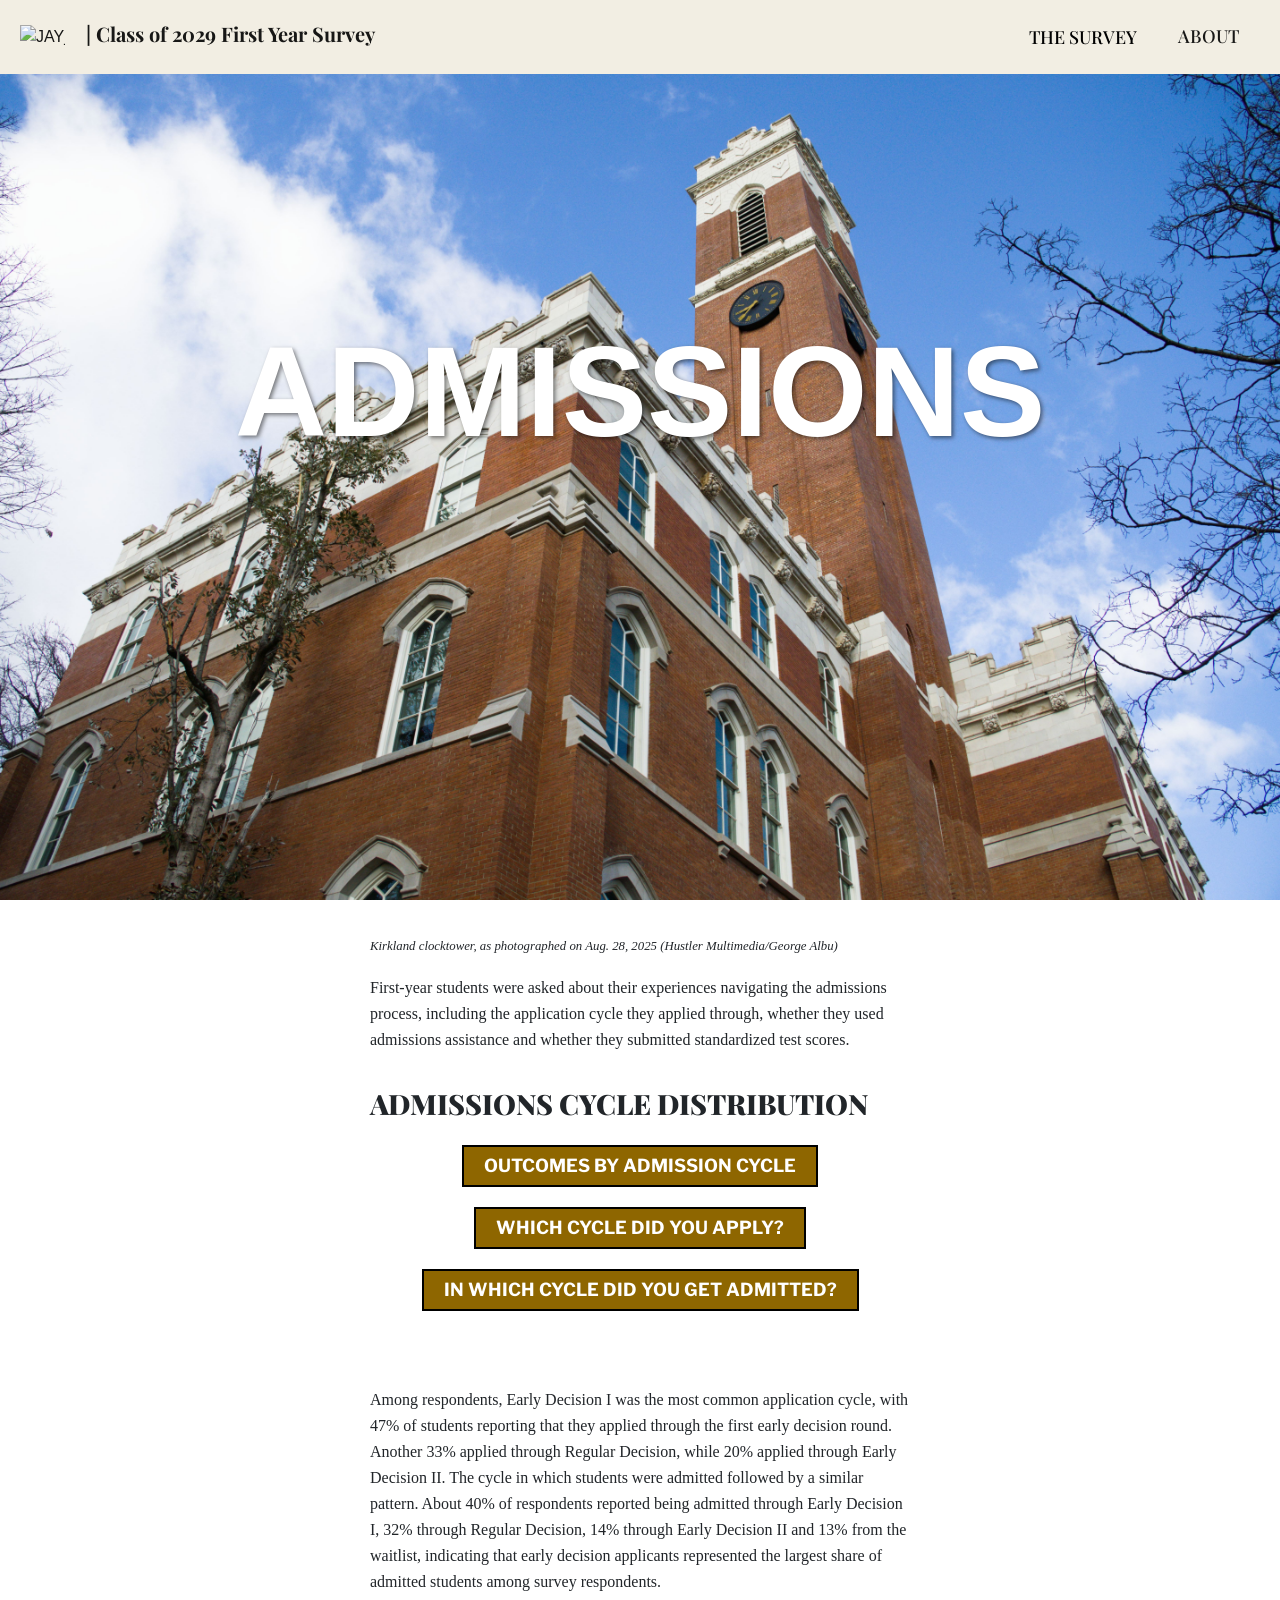
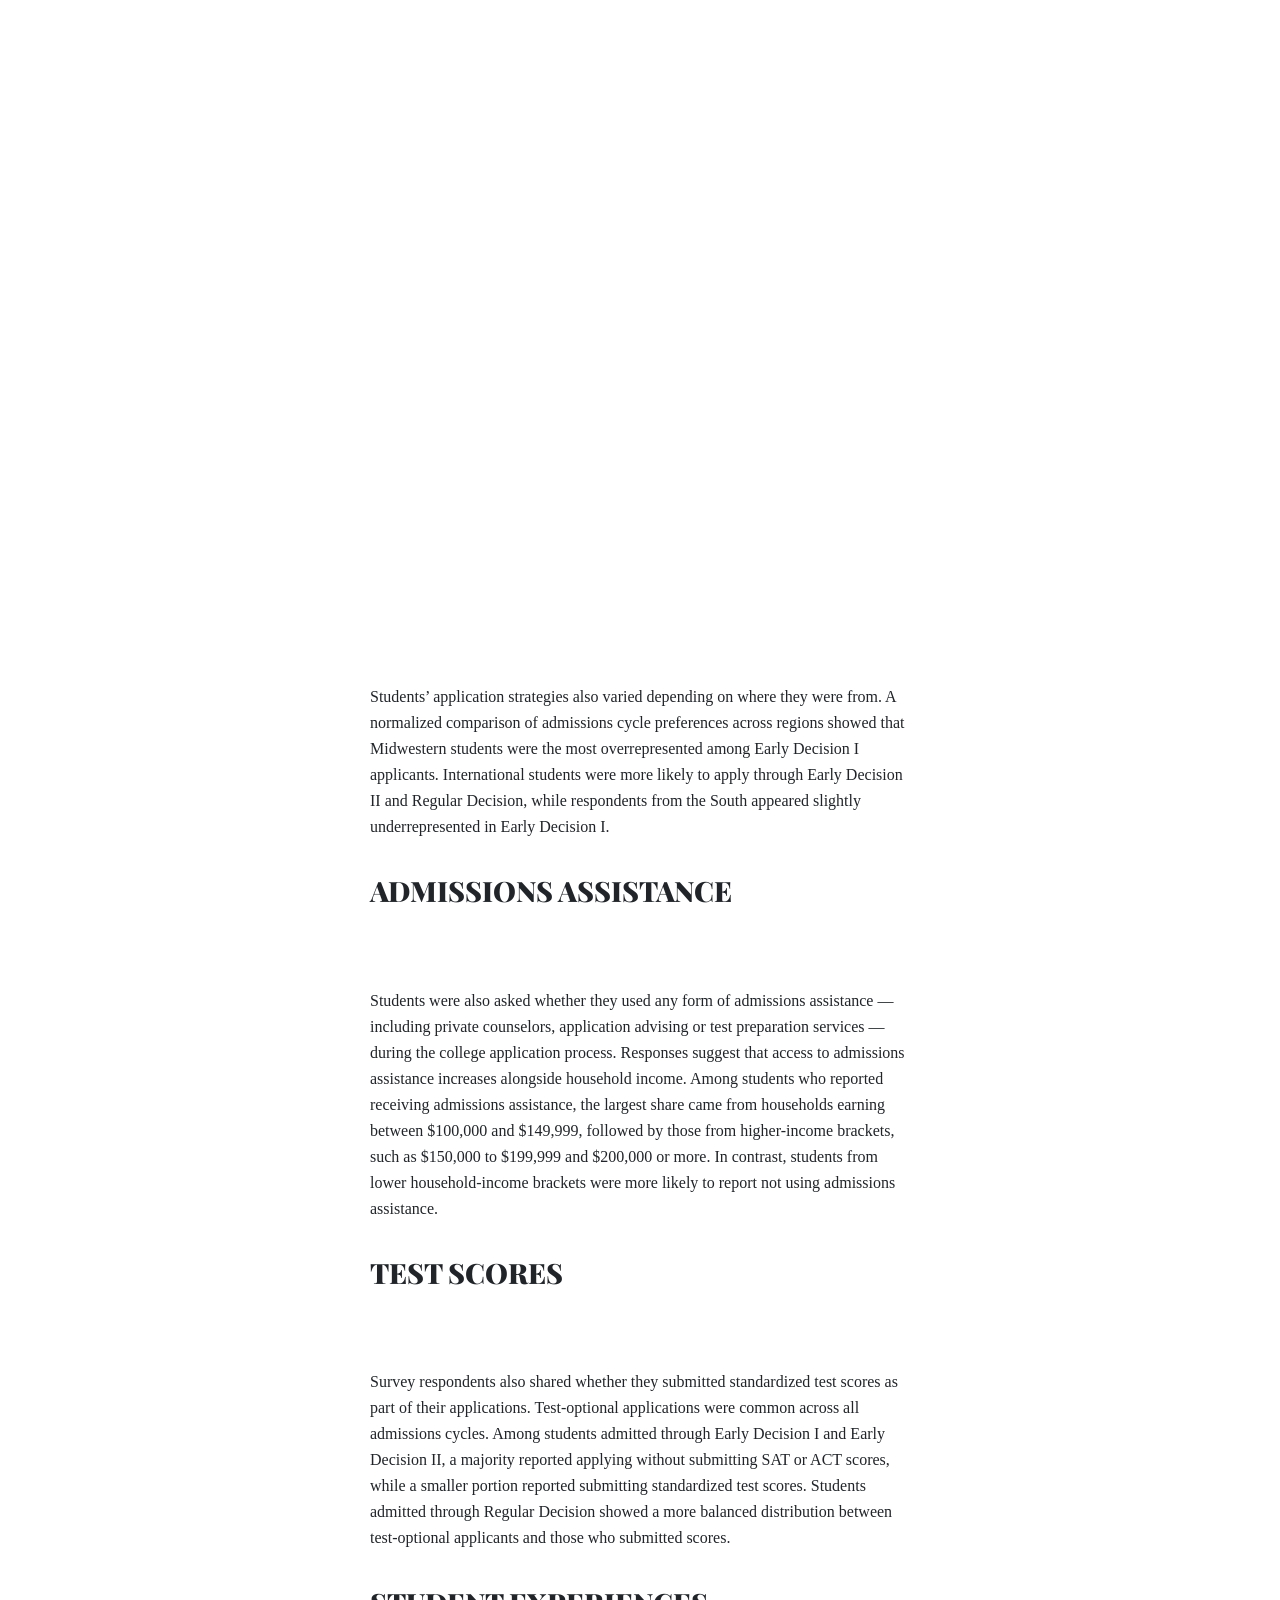
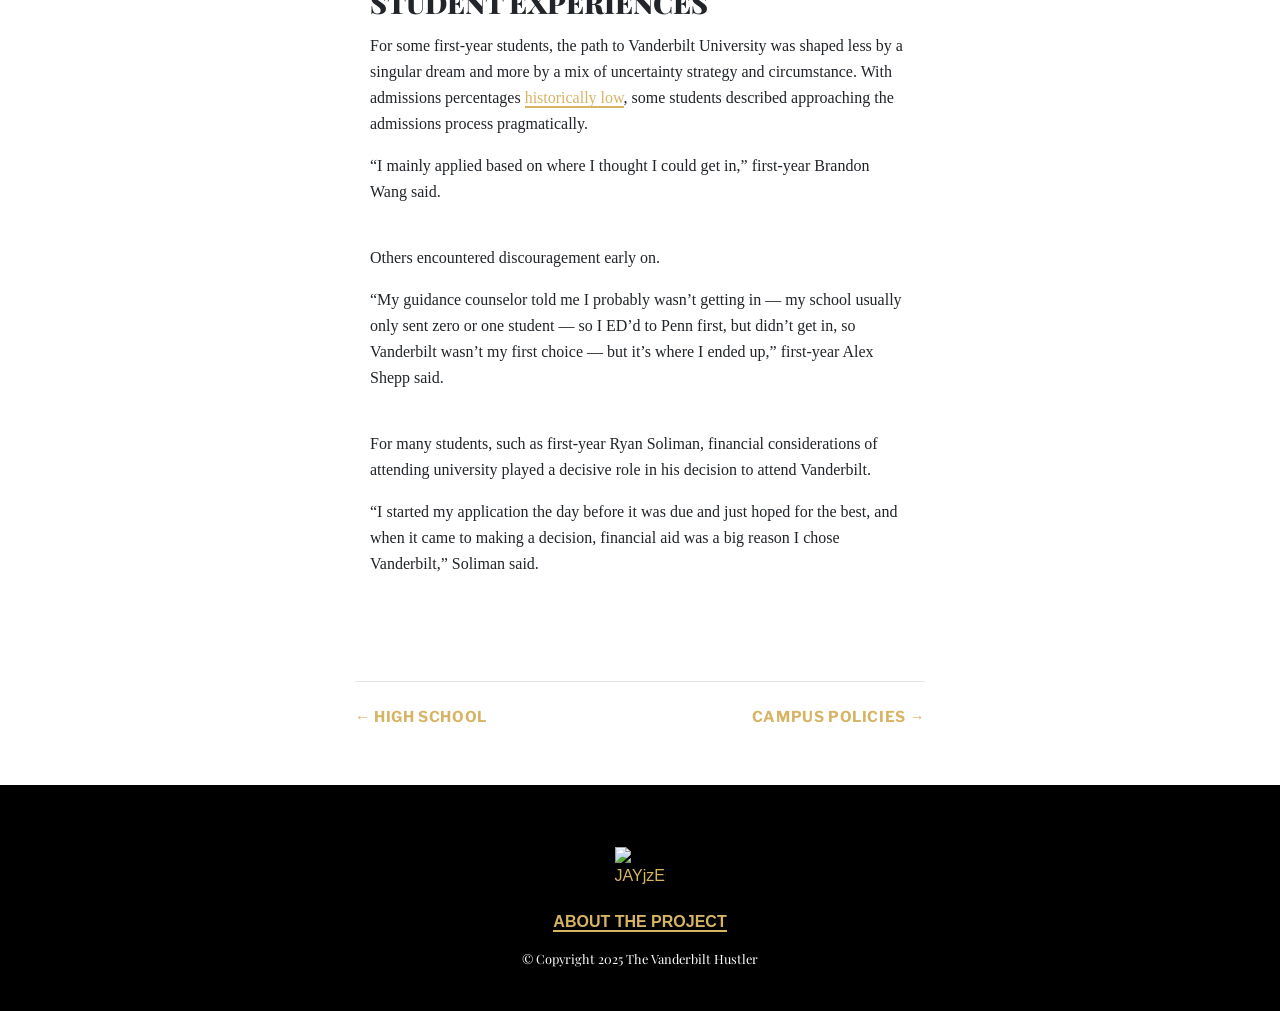
==== commit 60d56ce3: "delete old photos, add new photos, add captions" ====
--- a/pages/admissions.html
+++ b/pages/admissions.html
@@ -76,7 +76,7 @@
                         <a href="high-school.html"><h9>HIGH SCHOOL</h9></a>
                         <a href="admissions.html"><h9>ADMISSIONS</h9></a>
                         <a href="policies.html"><h9>CAMPUS POLICIES</h9></a>
-                        <a href="lifestyle.html"><h9>LIFESTYLE</h9></a>
+                        <a href="lifestyle.html"><h9>LIFESTYLE & AI</h9></a>
                         </div>
                     </li>
                     <li class="item">
@@ -134,7 +134,7 @@
             <div class="row justify-content-center">
             <div class="col-md-6 story"> 
     
-                <p><small><em>Students conversing on the lawn, as photographed on Aug. 27, 2024 (Hustler Multimedia/Sean Onamade)</em></small></p>
+                <p><small><em>Kirkland clocktower, as photographed on Aug. 28, 2025 (Hustler Multimedia/George Albu)</em></small></p>
 
 
                 <!-- graphic 1 -->
--- a/css/main.css
+++ b/css/main.css
@@ -2,6 +2,10 @@
     CSS STYLES
     These are the default styles for the buildout.
 */
+
+@import url('https://fonts.googleapis.com/css2?family=Libre+Franklin:ital,wght@0,100..900;1,100..900&display=swap');
+@import url('https://fonts.googleapis.com/css2?family=Libre+Franklin:ital,wght@0,100..900;1,100..900&family=Playfair+Display:ital,wght@0,400..900;1,400..900&display=swap');
+
 
 /* natural box model */
 html {
@@ -45,7 +49,7 @@
 
 }
 h1, h2, h3, h11, .bylines p, footer p {
-    font-family: 'Libre Franklin';
+    font-family: 'Playfair Display';
     font-weight: 850;
 }
 h1, h2, h11 {
@@ -72,6 +76,7 @@
     margin-top: -2.2em; /* Adjust the value to move the text up */
     line-height: 1; /* Reduce line height to bring the text up */
     padding: 0; /* Reset padding to remove any extra space */
+    font-family: 'Playfair Display'
 }
 h3 { /* section header */
     font-size: 28px;
@@ -94,6 +99,7 @@
     text-align: center;
     font-size: bold;
     color: #ffffff;
+    font-family: 'Libre Franklin';
 
 }
 
@@ -116,7 +122,7 @@
 }
 
 h8 { /* footer2 */
-    font-family: 'Georgia', serif;
+    font-family: 'Playfair Display', serif;
     font-weight: 700;
     font-size: 20px;
     line-height: 18px;
@@ -126,11 +132,11 @@
 }
 
 h9 { /* navbar */
-    font-weight: 400;
+    font-weight: 500;
     font-size: 18px;
     line-height: 18px;
     top: 5.8px;
-    font-family: 'Georgia', serif;
+    font-family: 'Playfair Display', serif;
 }
 
 h10 { /* text box head */
@@ -556,6 +562,10 @@
     /* other styles */
 }
 
+.survey-stats li {
+    font-family: 'Playfair Display'
+}
+
 /* MEDIA QUERIES FROM SMALLEST TO LARGEST = MOBILE FIRST */
 /* Extra small devices (portrait phones, less than 576px)
 No media query for `xs` since this is the default */
--- a/css/admissions.css
+++ b/css/admissions.css
@@ -3,7 +3,7 @@
 header {
   /* add header image below */
   /* can use a file path before the photo is uploaded to ceo */
-  background: url('../images/Lawn2024.08.27SO-3.jpg');
+  background: url('../images/GCA09441.jpg');
     background-repeat: no-repeat;
     background-size: cover;
     background-position: center center;/* adjusts image placement, can also be set as percentages */
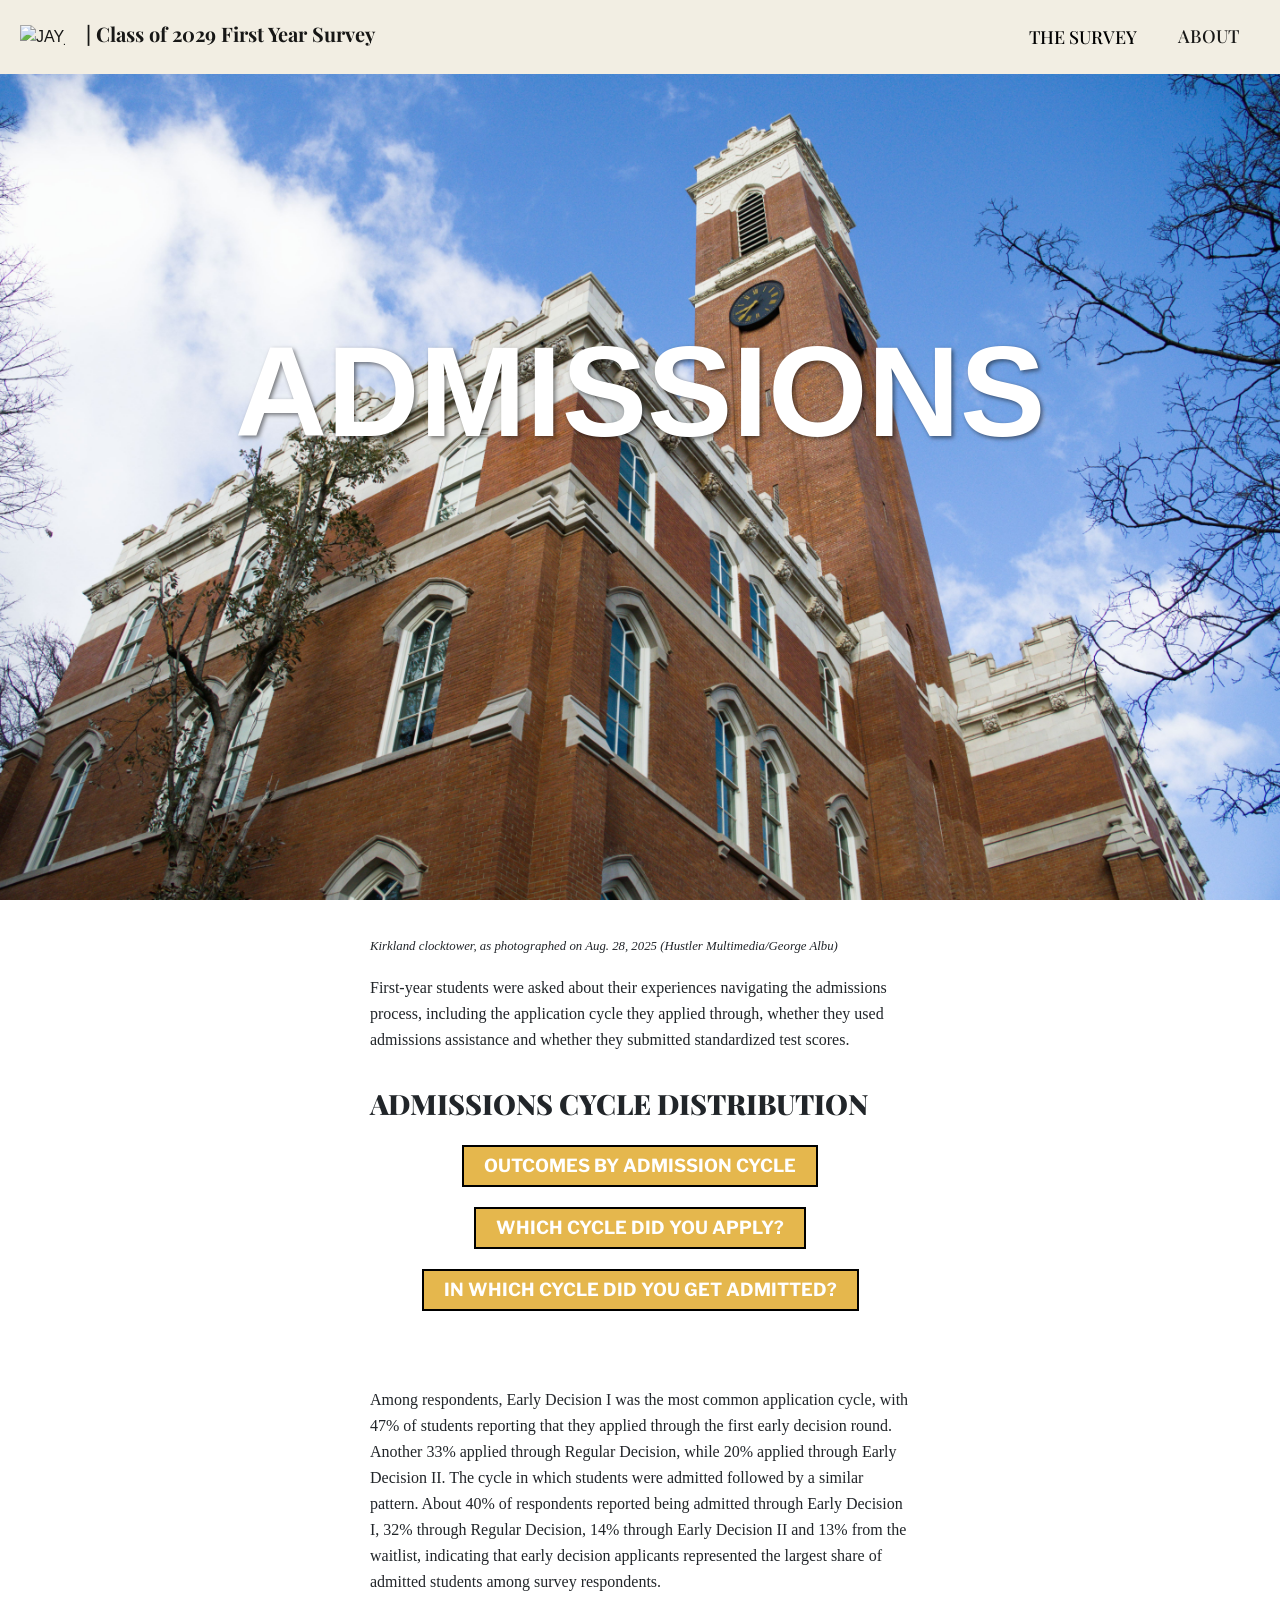
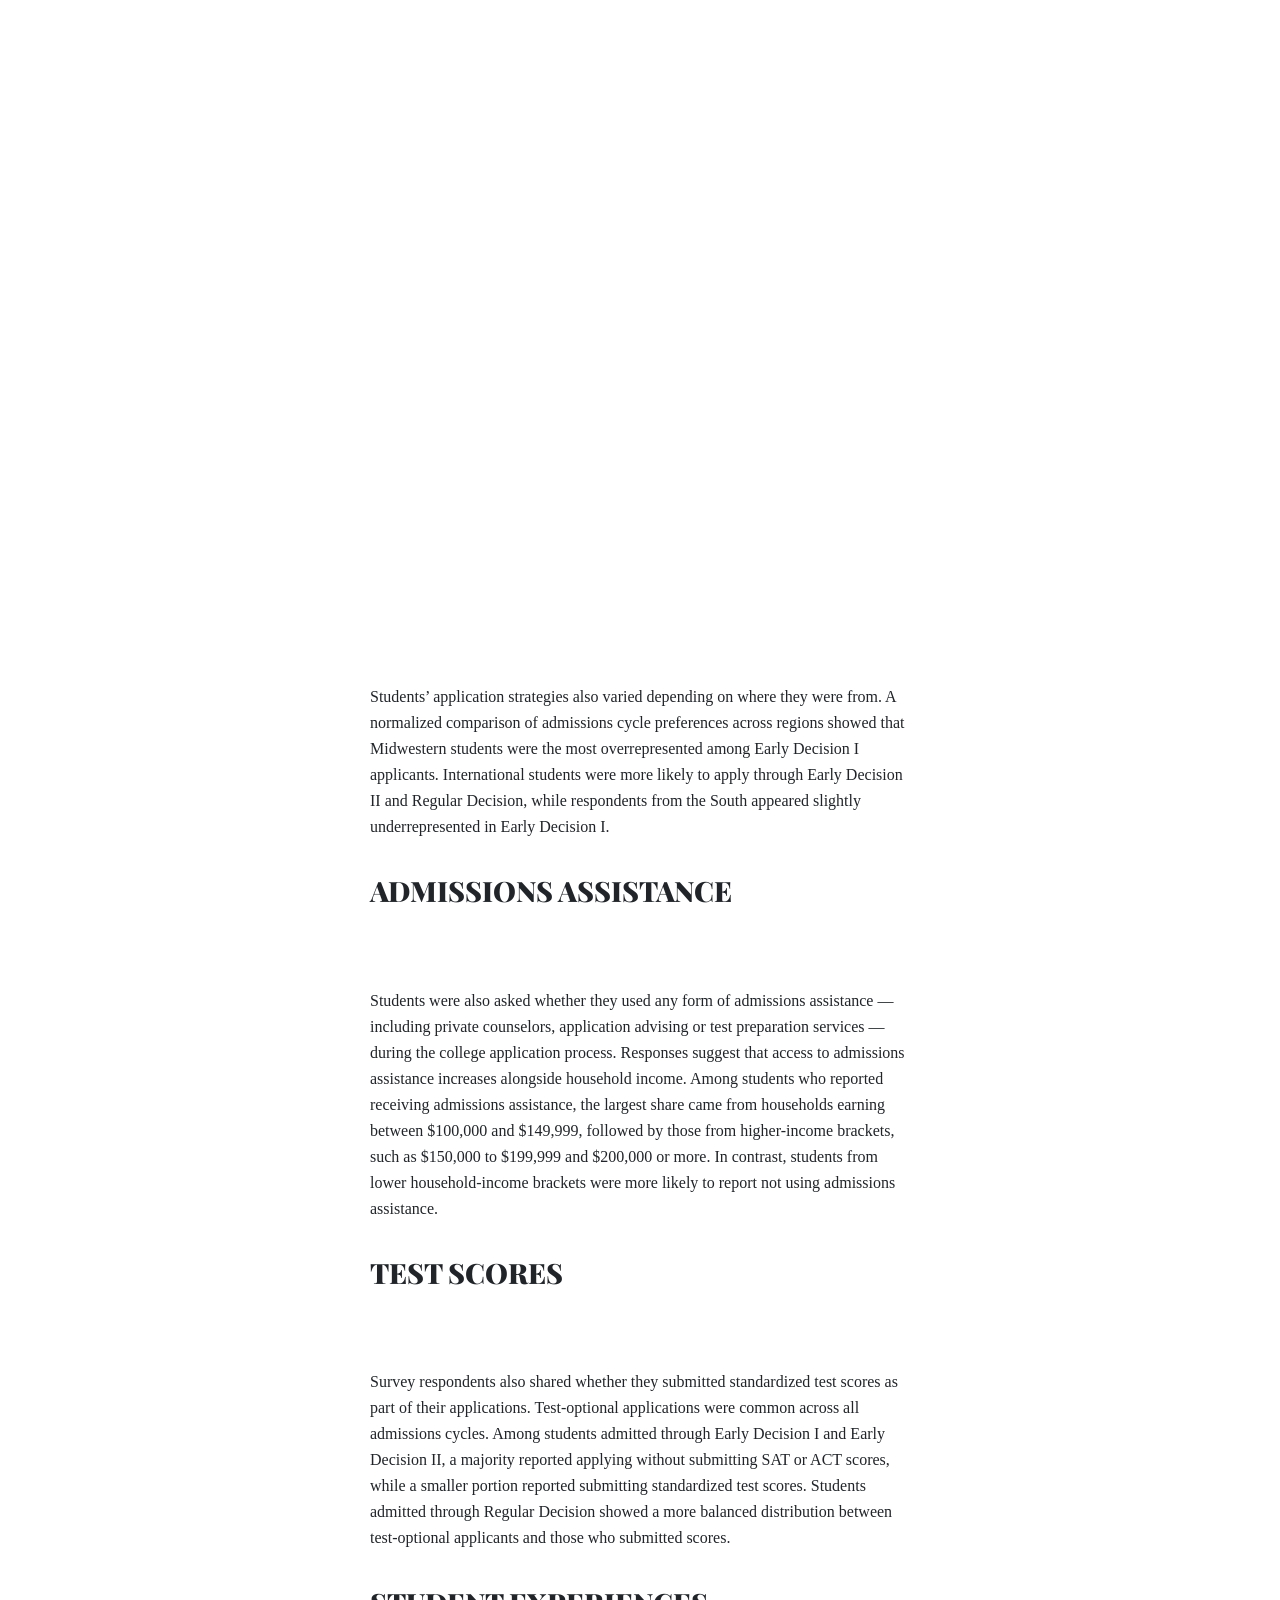
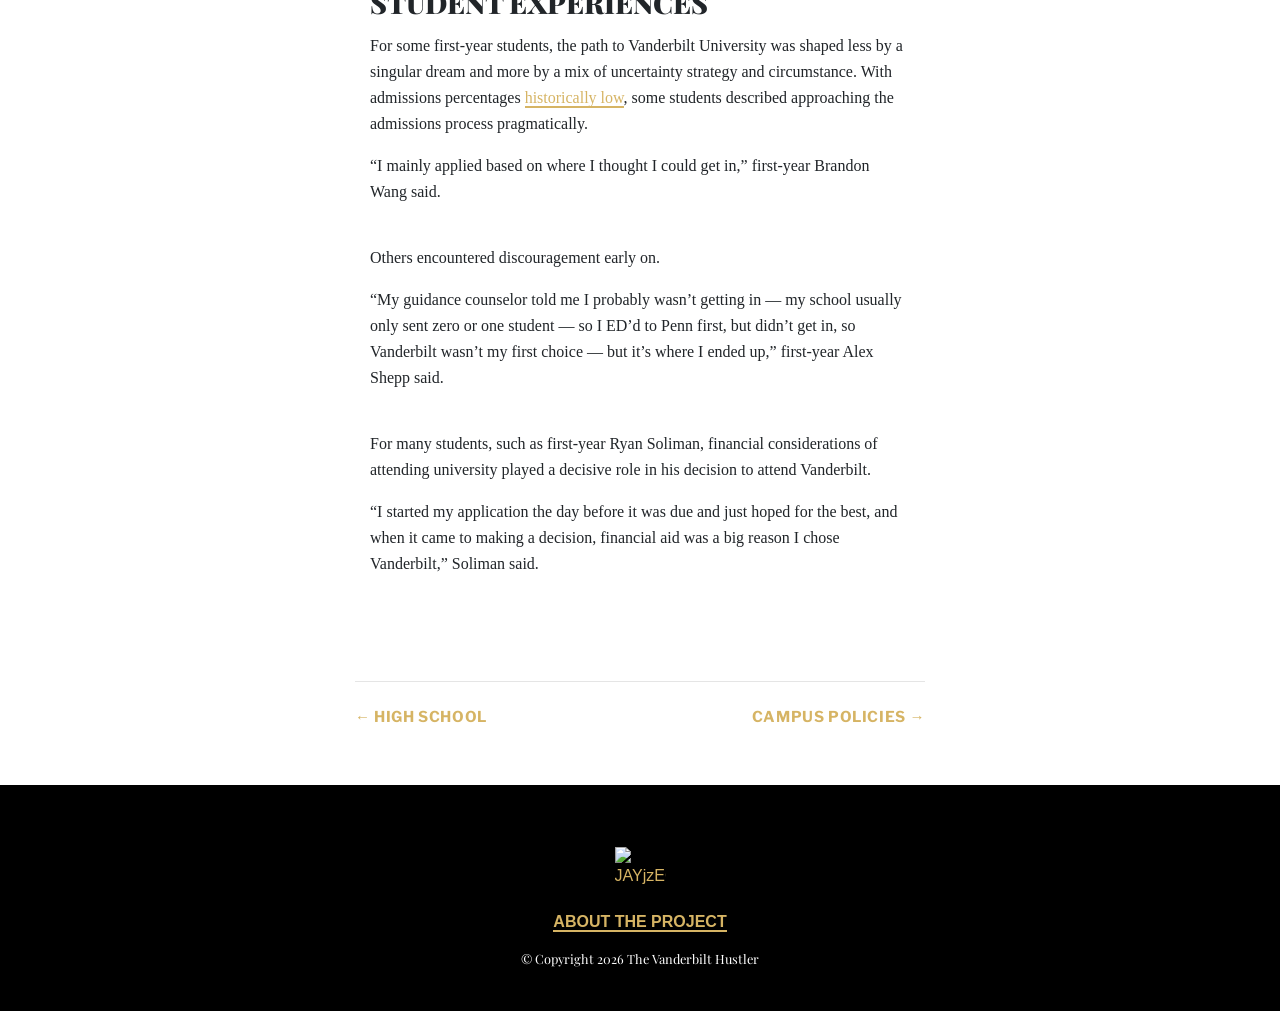
==== commit b9d8a406: "change copyright to 2026" ====
--- a/pages/admissions.html
+++ b/pages/admissions.html
@@ -277,7 +277,7 @@
                     <a href="methodology.html">
                         <h7>ABOUT THE PROJECT</h7>
                     </a>
-                <p style="margin-top: 10px; color: white;"><small>&copy; Copyright 2025 The Vanderbilt Hustler</small></p>
+                <p style="margin-top: 10px; color: white;"><small>&copy; Copyright 2026 The Vanderbilt Hustler</small></p>
                 </div>
             </div>
         </div>
--- a/css/admissions.css
+++ b/css/admissions.css
@@ -42,7 +42,7 @@
 padding-top: 7px;
 padding-left: 20px;
 padding-right: 20px;
-background-color: #8E6600;
+background-color: #e5b74d;
 border: 2px solid #000000;
 text-align: center;
 cursor: pointer;
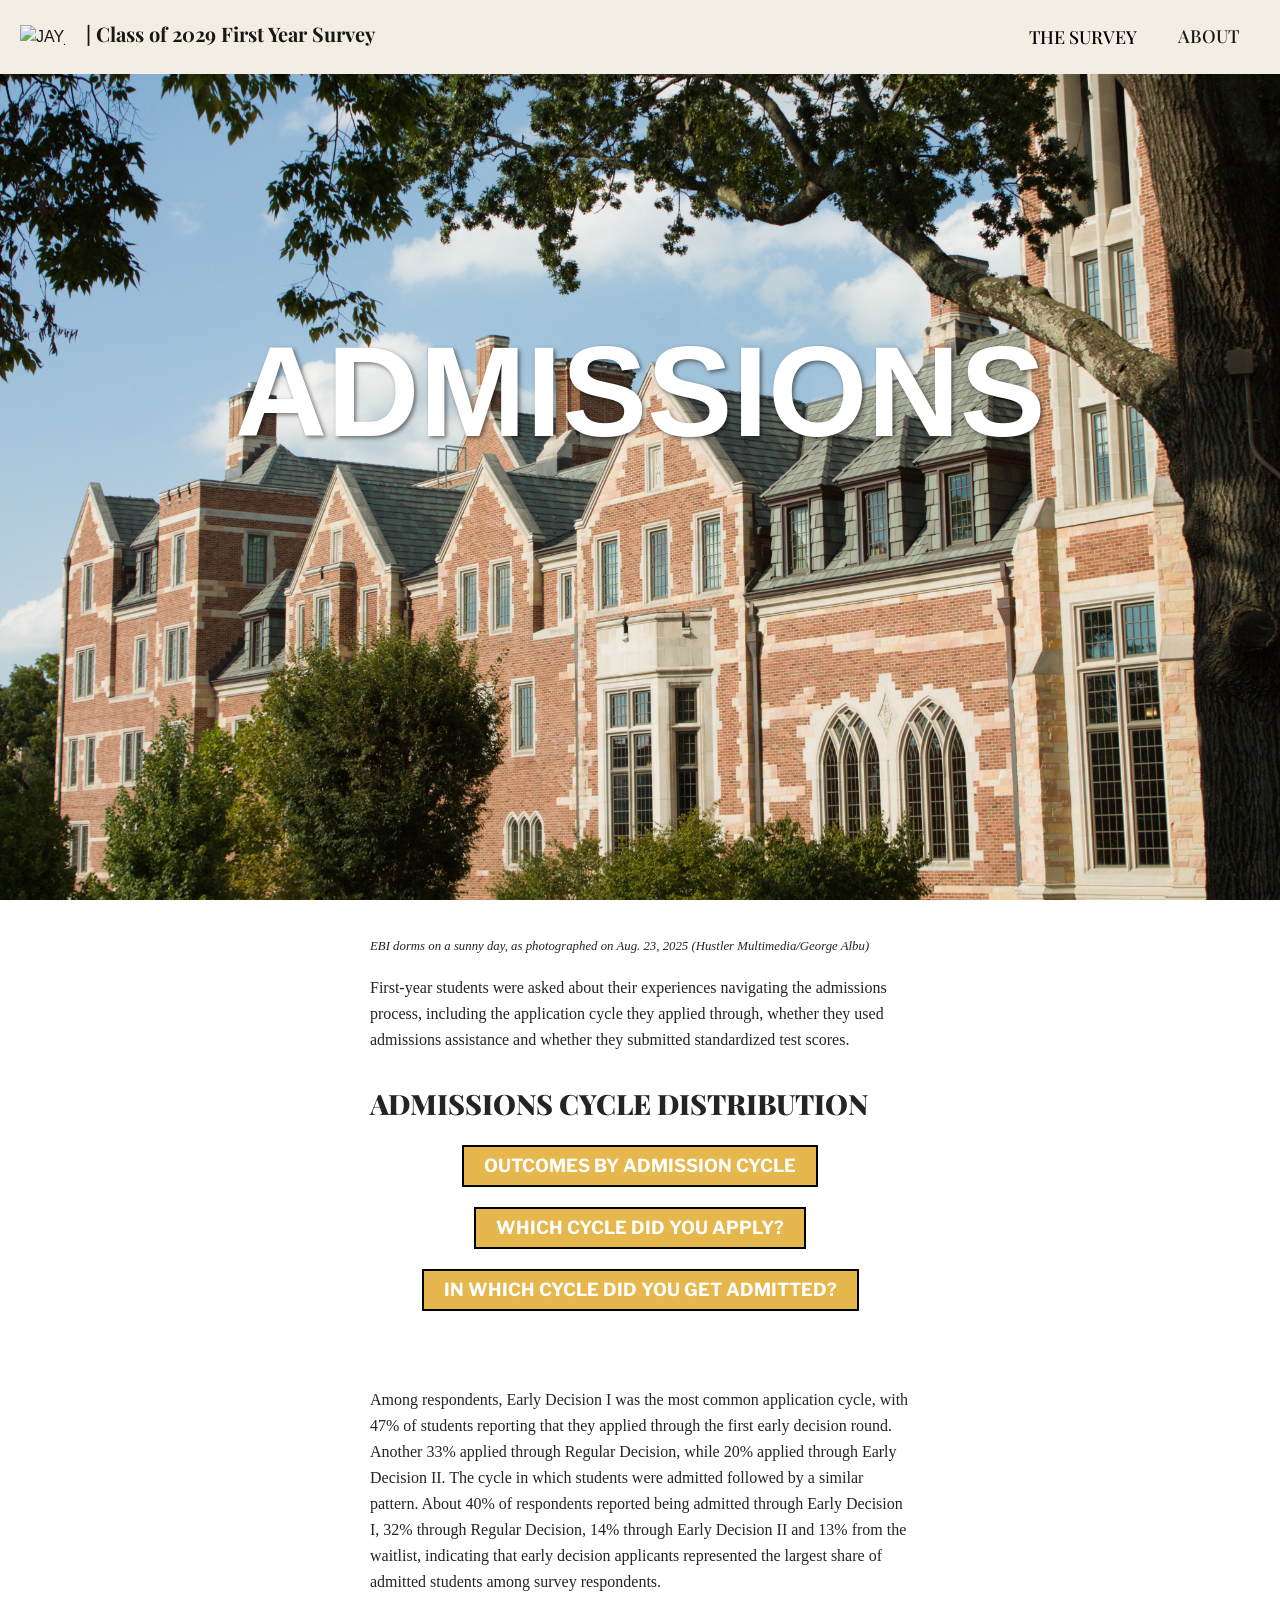
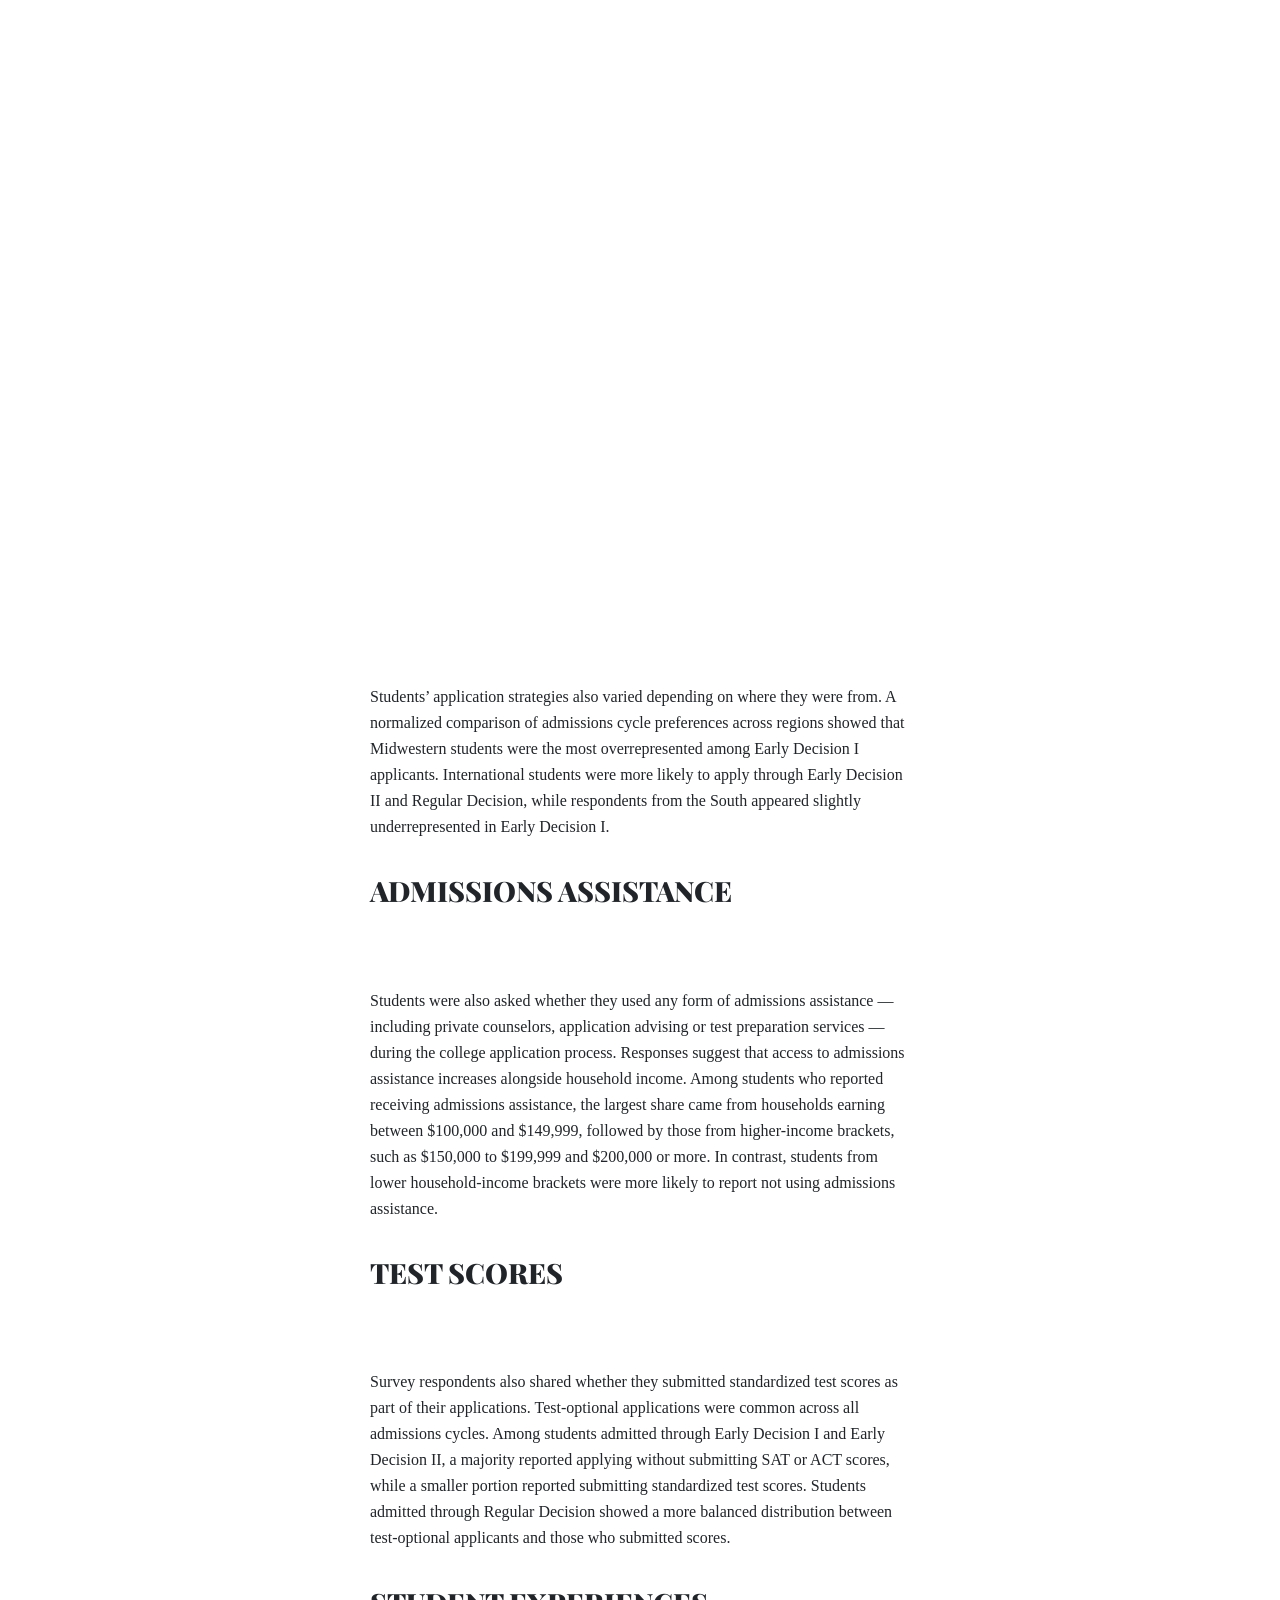
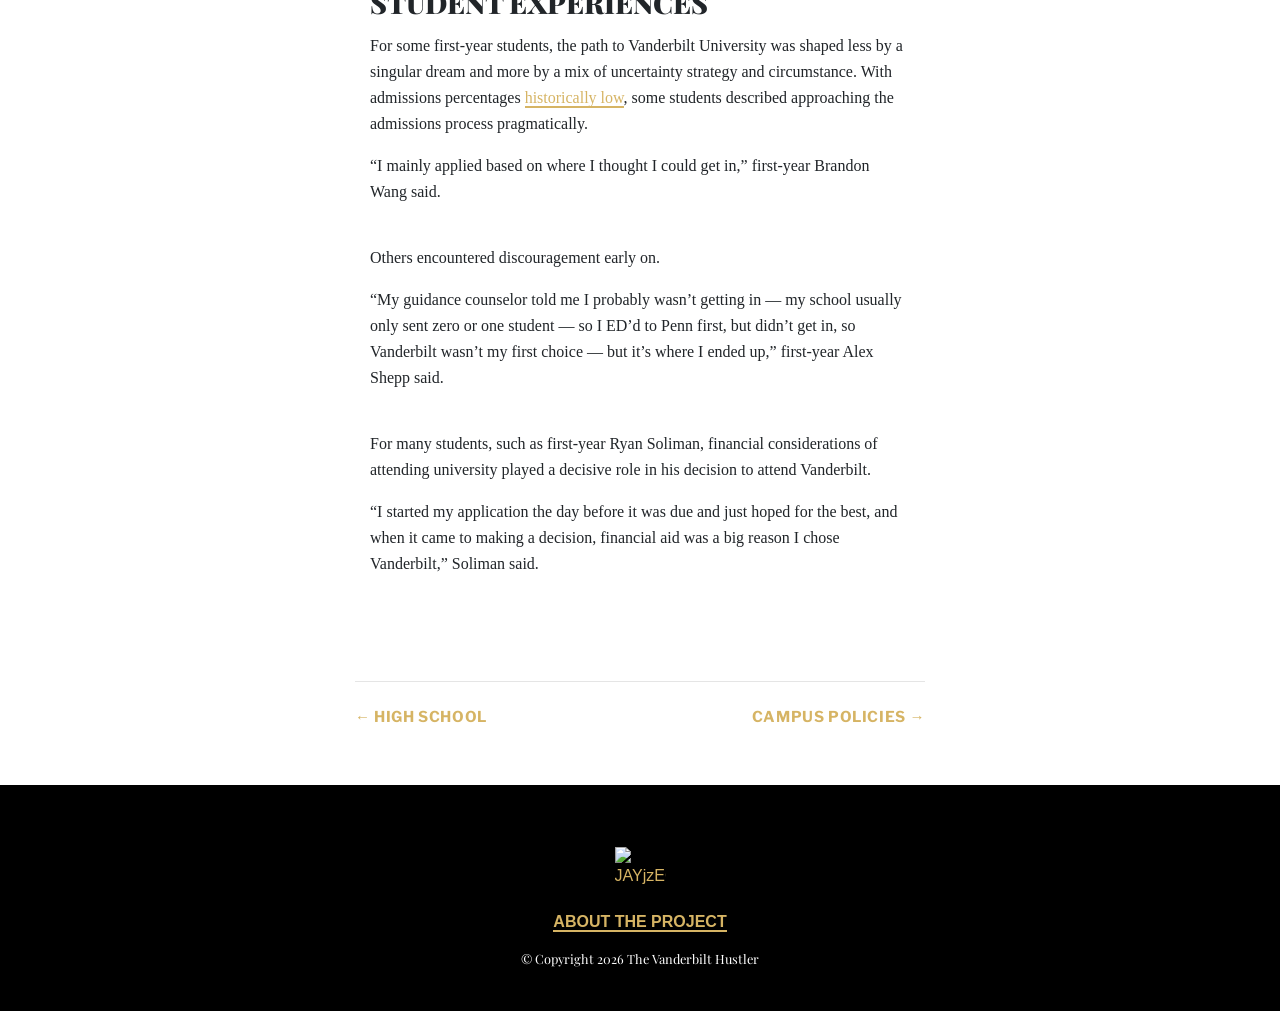
==== commit f40e565b: "adjust photos" ====
--- a/pages/admissions.html
+++ b/pages/admissions.html
@@ -134,7 +134,7 @@
             <div class="row justify-content-center">
             <div class="col-md-6 story"> 
     
-                <p><small><em>Kirkland clocktower, as photographed on Aug. 28, 2025 (Hustler Multimedia/George Albu)</em></small></p>
+                <p><small><em>EBI dorms on a sunny day, as photographed on Aug. 23, 2025 (Hustler Multimedia/George Albu)</em></small></p>
 
 
                 <!-- graphic 1 -->
--- a/css/admissions.css
+++ b/css/admissions.css
@@ -3,7 +3,7 @@
 header {
   /* add header image below */
   /* can use a file path before the photo is uploaded to ceo */
-  background: url('../images/GCA09441.jpg');
+  background: url('../images/EBIDormsSunnyDay2025_08_23GA.jpg');
     background-repeat: no-repeat;
     background-size: cover;
     background-position: center center;/* adjusts image placement, can also be set as percentages */
